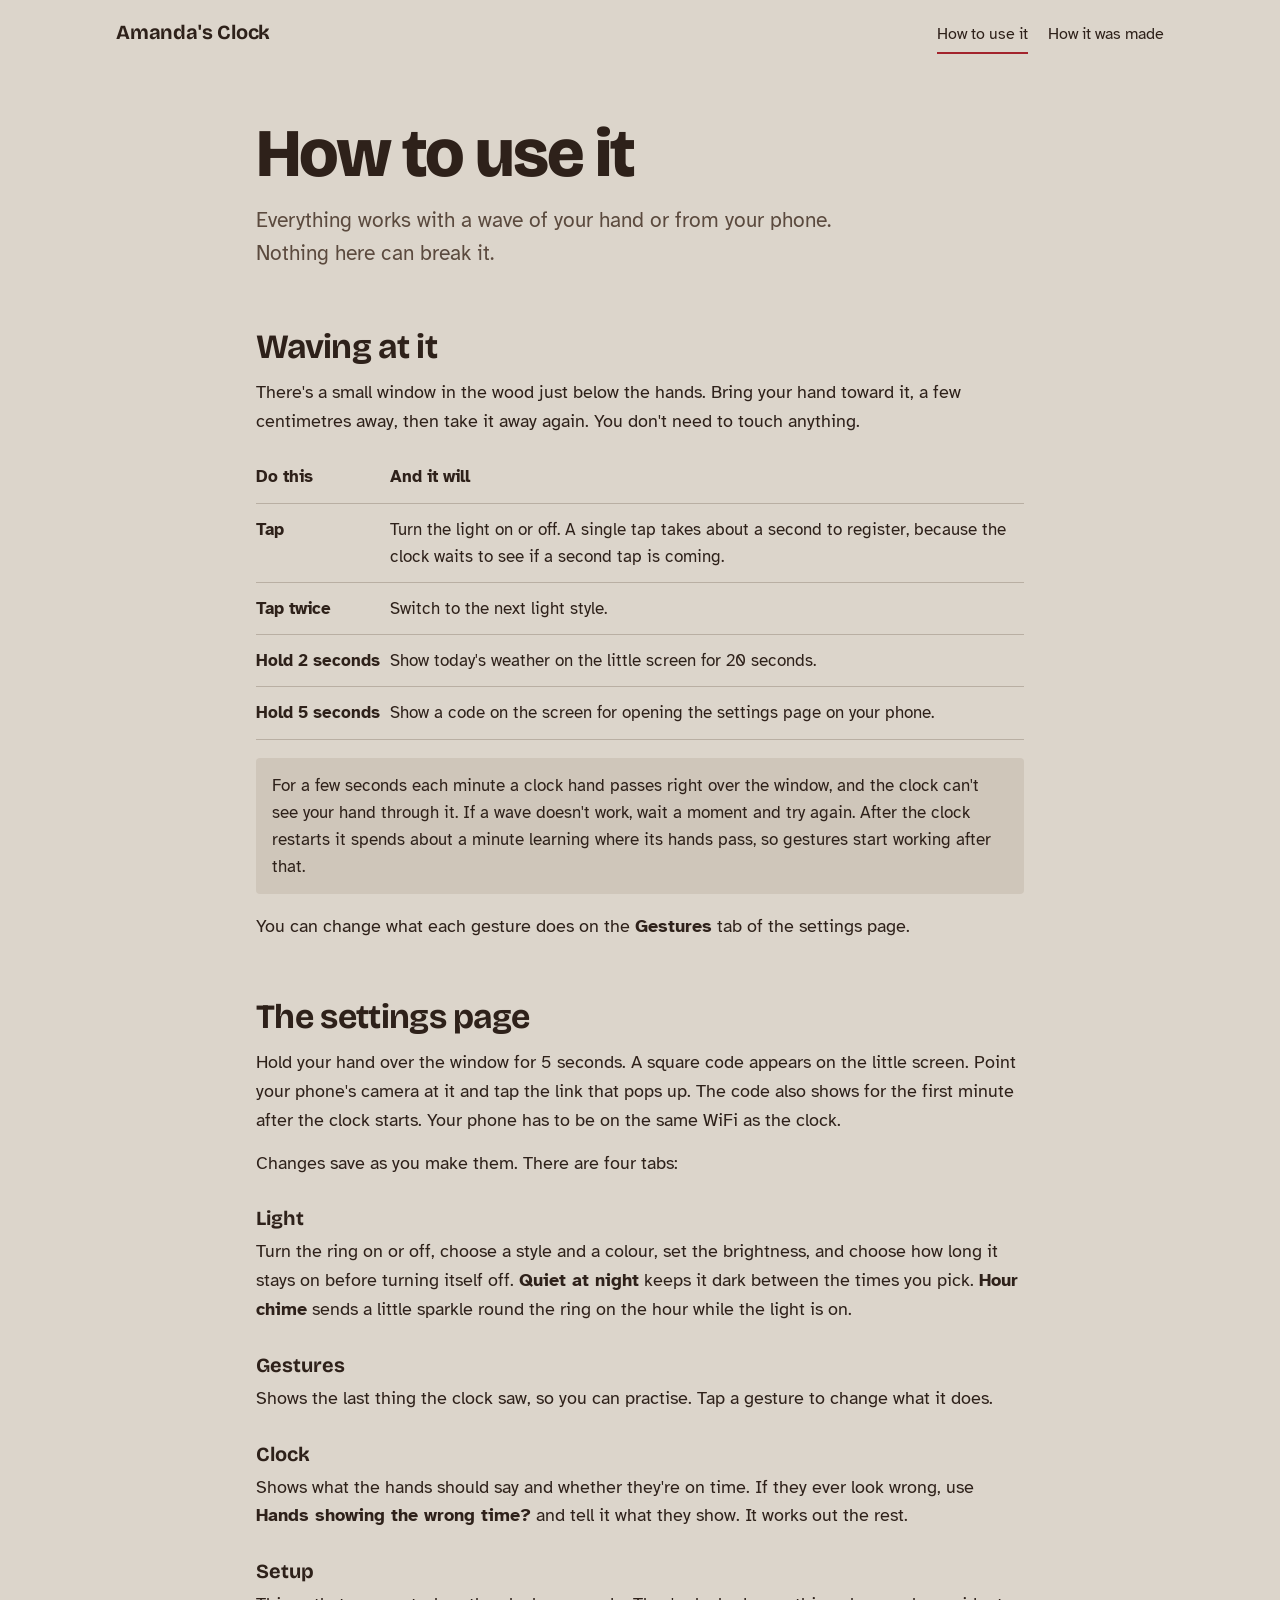
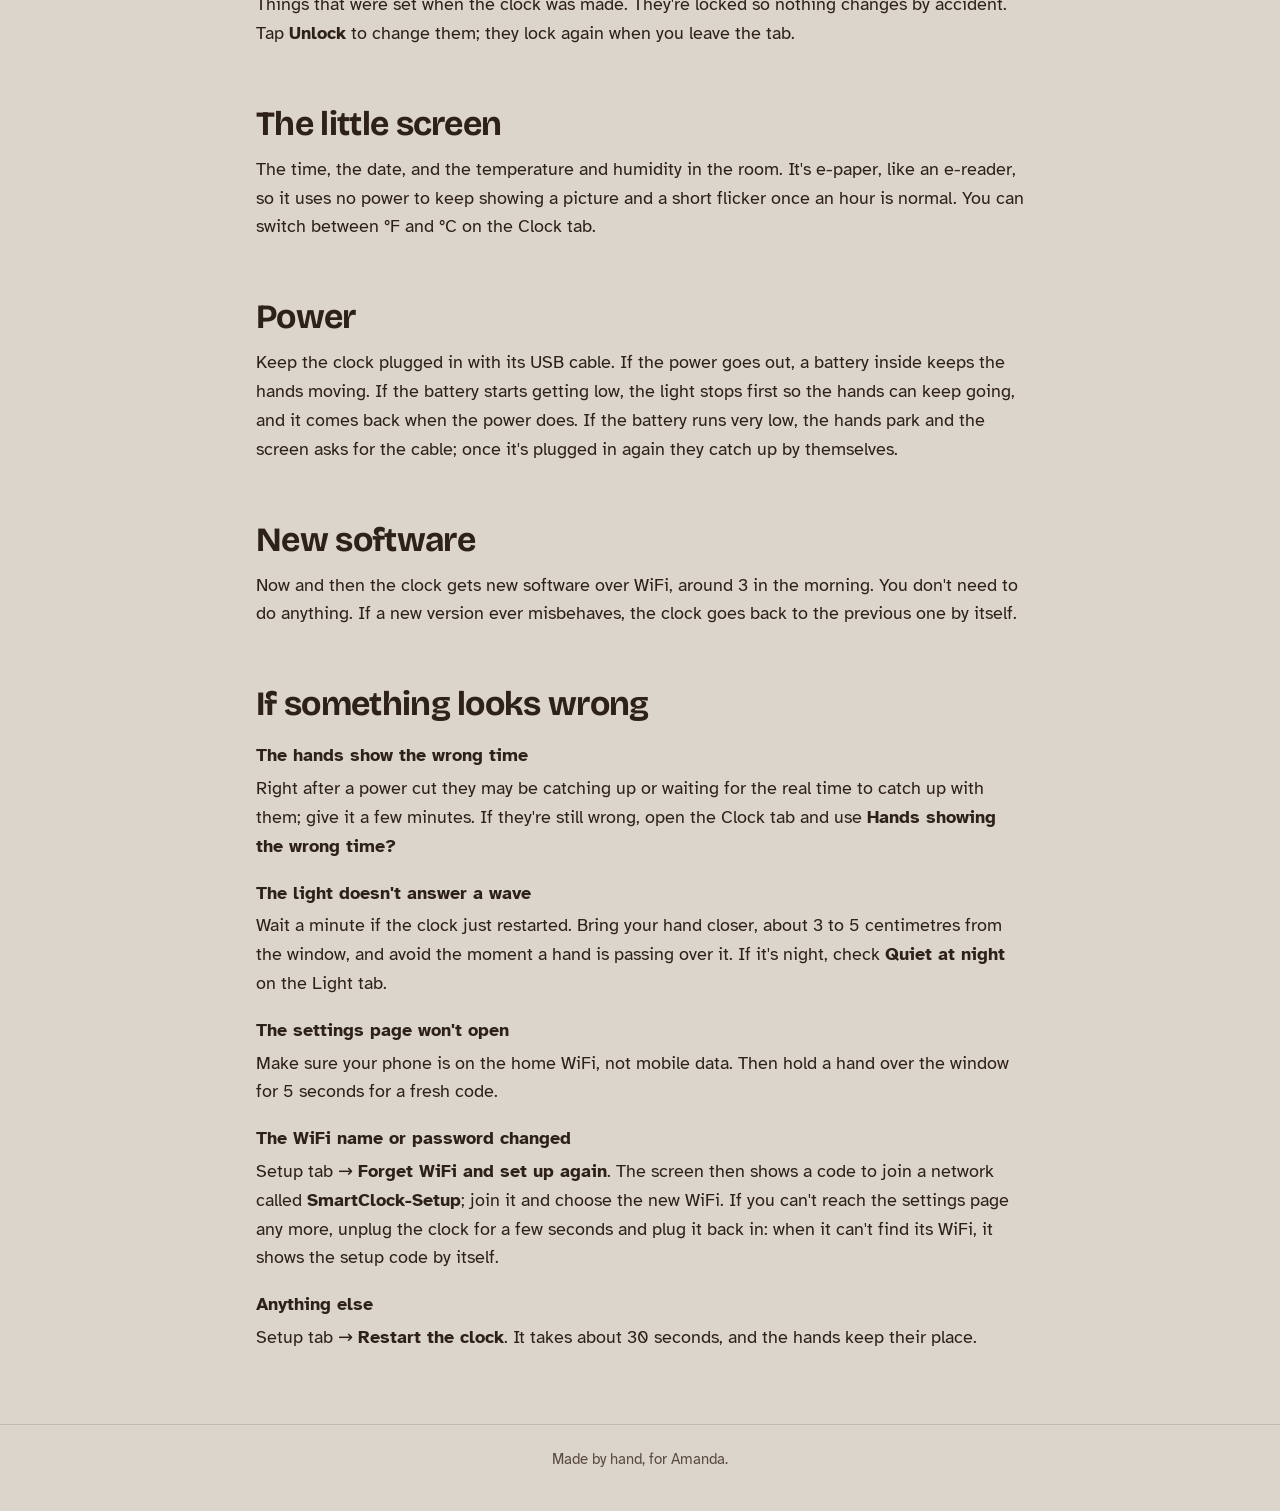
==== site/guide/index.html @ 0264ad55 "Website: home page, user guide, build story with photos; installer moved to /install Co-Authored-By:" ====
<!doctype html>
<html lang="en">
<head>
<meta charset="utf-8">
<meta name="viewport" content="width=device-width,initial-scale=1">
<title>How to use it · Amanda's Clock</title>
<meta name="description" content="How to use Amanda's Clock: gestures, the settings page, the light, the screen, and what to do if something looks wrong.">
<link rel="preconnect" href="https://fonts.googleapis.com">
<link rel="preconnect" href="https://fonts.gstatic.com" crossorigin>
<link href="https://fonts.googleapis.com/css2?family=Atkinson+Hyperlegible:wght@400;700&family=Bricolage+Grotesque:opsz,wght@12..96,700;12..96,800&display=swap" rel="stylesheet">
<link rel="stylesheet" href="../style.css">
</head>
<body>
<header class="bar">
  <a class="home" href="../">Amanda's Clock</a>
  <nav aria-label="Pages"><a href="./" aria-current="page">How to use it</a><a href="../story/">How it was made</a></nav>
</header>

<main class="read">
<div class="col">
  <h1 class="page">How to use it</h1>
  <p class="lede">Everything works with a wave of your hand or from your phone. Nothing here can break it.</p>

  <h2>Waving at it</h2>
  <p>There's a small window in the wood just below the hands. Bring your hand toward it, a few centimetres away, then take it away again. You don't need to touch anything.</p>
  <table class="gestures">
    <thead><tr><th scope="col">Do this</th><th scope="col">And it will</th></tr></thead>
    <tbody>
      <tr><td>Tap</td><td>Turn the light on or off. A single tap takes about a second to register, because the clock waits to see if a second tap is coming.</td></tr>
      <tr><td>Tap twice</td><td>Switch to the next light style.</td></tr>
      <tr><td>Hold 2 seconds</td><td>Show today's weather on the little screen for 20 seconds.</td></tr>
      <tr><td>Hold 5 seconds</td><td>Show a code on the screen for opening the settings page on your phone.</td></tr>
    </tbody>
  </table>
  <p class="tip">For a few seconds each minute a clock hand passes right over the window, and the clock can't see your hand through it. If a wave doesn't work, wait a moment and try again. After the clock restarts it spends about a minute learning where its hands pass, so gestures start working after that.</p>
  <p>You can change what each gesture does on the <b>Gestures</b> tab of the settings page.</p>

  <h2>The settings page</h2>
  <p>Hold your hand over the window for 5 seconds. A square code appears on the little screen. Point your phone's camera at it and tap the link that pops up. The code also shows for the first minute after the clock starts. Your phone has to be on the same WiFi as the clock.</p>
  <p>Changes save as you make them. There are four tabs:</p>
  <h3>Light</h3>
  <p>Turn the ring on or off, choose a style and a colour, set the brightness, and choose how long it stays on before turning itself off. <b>Quiet at night</b> keeps it dark between the times you pick. <b>Hour chime</b> sends a little sparkle round the ring on the hour while the light is on.</p>
  <h3>Gestures</h3>
  <p>Shows the last thing the clock saw, so you can practise. Tap a gesture to change what it does.</p>
  <h3>Clock</h3>
  <p>Shows what the hands should say and whether they're on time. If they ever look wrong, use <b>Hands showing the wrong time?</b> and tell it what they show. It works out the rest.</p>
  <h3>Setup</h3>
  <p>Things that were set when the clock was made. They're locked so nothing changes by accident. Tap <b>Unlock</b> to change them; they lock again when you leave the tab.</p>

  <h2>The little screen</h2>
  <p>The time, the date, and the temperature and humidity in the room. It's e-paper, like an e-reader, so it uses no power to keep showing a picture and a short flicker once an hour is normal. You can switch between °F and °C on the Clock tab.</p>

  <h2>Power</h2>
  <p>Keep the clock plugged in with its USB cable. If the power goes out, a battery inside keeps the hands moving. If the battery starts getting low, the light stops first so the hands can keep going, and it comes back when the power does. If the battery runs very low, the hands park and the screen asks for the cable; once it's plugged in again they catch up by themselves.</p>

  <h2>New software</h2>
  <p>Now and then the clock gets new software over WiFi, around 3 in the morning. You don't need to do anything. If a new version ever misbehaves, the clock goes back to the previous one by itself.</p>

  <h2>If something looks wrong</h2>
  <dl class="fix">
    <dt>The hands show the wrong time</dt>
    <dd>Right after a power cut they may be catching up or waiting for the real time to catch up with them; give it a few minutes. If they're still wrong, open the Clock tab and use <b>Hands showing the wrong time?</b></dd>
    <dt>The light doesn't answer a wave</dt>
    <dd>Wait a minute if the clock just restarted. Bring your hand closer, about 3 to 5 centimetres from the window, and avoid the moment a hand is passing over it. If it's night, check <b>Quiet at night</b> on the Light tab.</dd>
    <dt>The settings page won't open</dt>
    <dd>Make sure your phone is on the home WiFi, not mobile data. Then hold a hand over the window for 5 seconds for a fresh code.</dd>
    <dt>The WiFi name or password changed</dt>
    <dd>Setup tab → <b>Forget WiFi and set up again</b>. The screen then shows a code to join a network called <b>SmartClock-Setup</b>; join it and choose the new WiFi. If you can't reach the settings page any more, unplug the clock for a few seconds and plug it back in: when it can't find its WiFi, it shows the setup code by itself.</dd>
    <dt>Anything else</dt>
    <dd>Setup tab → <b>Restart the clock</b>. It takes about 30 seconds, and the hands keep their place.</dd>
  </dl>
</div>
</main>

<footer>Made by hand, for Amanda.</footer>
</body>
</html>
---- site/style.css ----
/* Amanda's Clock — the page is the wall the clock hangs on.
   Plaster greys from the photos, walnut ink, the red of the second hand for links,
   and the amber halo only where the light actually is. */
:root {
  --dusk: #463b31;        /* the wall at night, sampled from the glowing photo */
  --day-wall: #a59d92;    /* the same wall by daylight */
  --plaster: #dcd5cb;     /* reading background */
  --plaster-deep: #cfc6ba;
  --walnut: #2e211a;      /* text */
  --walnut-soft: #5b4a3e;
  --teak: #a8703f;
  --second: #a3242c;      /* the second hand */
  --halo: #f4a340;
  --measure: 64ch;
  --body: "Atkinson Hyperlegible", "Segoe UI", system-ui, sans-serif;
  --display: "Bricolage Grotesque", "Atkinson Hyperlegible", system-ui, sans-serif;
}

* { box-sizing: border-box; }
html { -webkit-text-size-adjust: 100%; }
body {
  margin: 0;
  background: var(--plaster);
  color: var(--walnut);
  font: 18px/1.6 var(--body);
}
img { max-width: 100%; height: auto; display: block; }
a { color: var(--second); text-decoration-thickness: 1.5px; text-underline-offset: 3px; }
a:hover { text-decoration-thickness: 2.5px; }
:focus-visible { outline: 3px solid var(--halo); outline-offset: 3px; border-radius: 4px; }

/* ---------- top bar ---------- */
.bar {
  display: flex; align-items: baseline; justify-content: space-between; gap: 16px; flex-wrap: wrap;
  max-width: 1080px; margin: 0 auto; padding: 18px 16px;
}
.bar .home { font: 700 20px/1 var(--display); color: inherit; text-decoration: none; letter-spacing: -.01em; }
.bar nav { display: flex; gap: 20px; flex-wrap: wrap; }
.bar nav a { color: inherit; text-decoration: none; font-size: 16px; padding: 4px 0; border-bottom: 2px solid transparent; }
.bar nav a:hover, .bar nav a[aria-current="page"] { border-bottom-color: var(--second); }
.on-dusk { color: #efe6db; }

/* ---------- home hero: the room goes dark, the ring lights up ---------- */
.hero {
  background: var(--dusk);
  color: #f3e9dd;
  animation: dusk 2.4s ease-in-out .9s both;
}
@keyframes dusk { from { background: var(--day-wall); } to { background: var(--dusk); } }
.hero .bar { animation: barInk 2.4s ease-in-out .9s both; }
@keyframes barInk { from { color: var(--walnut); } to { color: #efe6db; } }
.stage {
  position: relative; max-width: 1080px; margin: 0 auto; aspect-ratio: 1024 / 572;
  -webkit-mask: radial-gradient(ellipse closest-side at 50% 50%, #000 62%, transparent 100%);
          mask: radial-gradient(ellipse closest-side at 50% 50%, #000 62%, transparent 100%);
}
.stage img { position: absolute; inset: 0; width: 100%; height: 100%; object-fit: cover; }
.stage .glow { animation: lightOn 2.4s ease-in-out .9s both; }
@keyframes lightOn { from { opacity: 0; } to { opacity: 1; } }
.hero-text { max-width: 760px; margin: 0 auto; padding: 8px 16px 72px; text-align: center; }
.hero h1 {
  font: 800 clamp(48px, 10vw, 104px)/.95 var(--display);
  letter-spacing: -.035em; margin: 0 0 18px;
  color: #fbefe0;
  text-shadow: 0 0 40px rgba(244, 163, 64, .35);
}
.hero p { font-size: clamp(18px, 2.4vw, 22px); margin: 0 auto; max-width: 34ch; color: #e6d8c8; }
@media (prefers-reduced-motion: reduce) {
  .hero, .hero .bar, .stage .glow { animation: none; }
}

/* ---------- reading sections ---------- */
main.read { padding: 8px 0 72px; }
.col { max-width: calc(var(--measure) + 32px); margin: 0 auto; padding: 0 16px; }
.wide { max-width: 1080px; margin: 0 auto; padding: 0 16px; }
h1.page {
  font: 800 clamp(40px, 7vw, 68px)/1 var(--display); letter-spacing: -.03em; margin: 40px 0 16px;
}
.lede { font-size: 21px; color: var(--walnut-soft); margin: 0 0 40px; max-width: 46ch; }
h2 {
  font: 700 clamp(26px, 3.6vw, 34px)/1.15 var(--display); letter-spacing: -.02em;
  margin: 56px 0 12px;
}
h3 { font: 700 20px/1.3 var(--display); margin: 28px 0 6px; }
p { margin: 0 0 14px; }
.muted { color: var(--walnut-soft); }

/* what it does: two columns of plain statements, a short teak rule on each */
.does { display: grid; grid-template-columns: repeat(auto-fit, minmax(260px, 1fr)); gap: 28px 40px; margin: 24px 0 0; padding: 0; list-style: none; }
.does li { border-top: 3px solid var(--teak); padding-top: 12px; }
.does b { display: block; font: 700 20px/1.3 var(--display); margin-bottom: 4px; }

/* light styles: a ring swatch per style, like the tiles on the settings page */
.styles { display: grid; grid-template-columns: repeat(auto-fill, minmax(132px, 1fr)); gap: 22px 16px; margin: 24px 0 0; padding: 0; list-style: none; }
.styles li { text-align: center; font-size: 16px; }
.ring {
  width: 72px; height: 72px; border-radius: 50%; margin: 0 auto 8px;
  -webkit-mask: radial-gradient(circle, transparent 24px, #000 25px);
          mask: radial-gradient(circle, transparent 24px, #000 25px);
  background: var(--c, #ff8c3c);
}
.r-breathe { opacity: .75; }
.r-rainbow { background: conic-gradient(red, orange, yellow, lime, cyan, blue, magenta, red); }
.r-markers { background: conic-gradient(from -8deg, #ff8c3c 0 16deg, #ff8c3c33 16deg 112deg, #fff 112deg 124deg, #ff8c3c33 124deg); }
.r-comet { background: conic-gradient(transparent 0 200deg, #ff8c3c); }
.r-twinkle { background: radial-gradient(circle at 20% 30%, #fff 0 4px, transparent 5px), radial-gradient(circle at 78% 22%, #ff8c3c 0 4px, transparent 5px), radial-gradient(circle at 80% 76%, #fff 0 4px, transparent 5px), radial-gradient(circle at 24% 80%, #ff8c3c 0 4px, transparent 5px), #ff8c3c33; }
.r-ferris { background: conic-gradient(#ff3a2a 0 12deg, #3a1d0a 12deg 30deg, #ffbe14 30deg 42deg, #3a1d0a 42deg 60deg, #2878ff 60deg 72deg, #3a1d0a 72deg 90deg, #28dc5a 90deg 102deg, #3a1d0a 102deg 120deg, #ff46b4 120deg 132deg, #3a1d0a 132deg 150deg, #ff7814 150deg 162deg, #3a1d0a 162deg 180deg, #ff3a2a 180deg 192deg, #3a1d0a 192deg 210deg, #ffbe14 210deg 222deg, #3a1d0a 222deg 240deg, #2878ff 240deg 252deg, #3a1d0a 252deg 270deg, #28dc5a 270deg 282deg, #3a1d0a 282deg 300deg, #ff46b4 300deg 312deg, #3a1d0a 312deg 330deg, #ff7814 330deg 342deg, #3a1d0a 342deg); }
.r-orbit { background: conic-gradient(#ff8c3c1a 0 250deg, #ff8c3c 340deg, #fff 352deg, #ff8c3c1a 356deg); }
.r-ocean { background: conic-gradient(#0a2f78, #13a0a0, #0a3c8c, #2ab4b4, #0a2f78, #1890a8, #0a2f78); }
.r-aurora { background: conic-gradient(#20e070, #18b4a0, #7a4ad0, #28d080, #1aa8b0, #9a50d8, #20e070); }
.r-candle { background: conic-gradient(#ff6a10, #ff9a2a, #e25008, #ff8a1c, #ff6a10); }
.r-weather { background: conic-gradient(#3c6eff, #78c8ff, #ffbe3c, #ff6e14, #ffbe3c, #78c8ff, #3c6eff); }

/* figures */
figure { margin: 32px 0; }
figure img { border-radius: 6px; }
figcaption { font-size: 15px; color: var(--walnut-soft); margin-top: 8px; }

/* onward links at the bottom of the home page */
.onward { display: grid; grid-template-columns: repeat(auto-fit, minmax(240px, 1fr)); gap: 16px; margin: 32px 0 0; }
.onward a {
  display: block; padding: 22px 22px 20px; background: var(--plaster-deep); color: var(--walnut);
  text-decoration: none; border-radius: 4px; border-left: 4px solid var(--second);
}
.onward a b { display: block; font: 700 22px/1.2 var(--display); margin-bottom: 4px; }
.onward a span { color: var(--walnut-soft); font-size: 16px; }
.onward a:hover { background: #c6bcaf; }

/* guide: gesture table */
.gestures { width: 100%; border-collapse: collapse; margin: 16px 0 8px; font-size: 17px; }
.gestures th, .gestures td { text-align: left; padding: 12px 10px 12px 0; border-bottom: 1px solid #b9afa3; vertical-align: top; }
.gestures th { font-weight: 700; }
.gestures td:first-child { font-weight: 700; white-space: nowrap; }
.tip { background: var(--plaster-deep); padding: 14px 16px; border-radius: 4px; margin: 18px 0; font-size: 17px; }
dl.fix { margin: 12px 0 0; }
dl.fix dt { font-weight: 700; margin-top: 18px; }
dl.fix dd { margin: 4px 0 0; }

/* story: a real timeline, so it's numbered; the rail is the red second hand */
.timeline { list-style: none; margin: 24px 0 0; padding: 0; counter-reset: step; }
.timeline > li { position: relative; padding: 0 0 28px 44px; border-left: 2px solid var(--second); margin-left: 12px; counter-increment: step; }
.timeline > li:last-child { border-left-color: transparent; }
.timeline > li::before {
  content: counter(step); position: absolute; left: -14px; top: -2px; width: 26px; height: 26px; border-radius: 50%;
  background: var(--plaster); border: 2px solid var(--second); color: var(--second);
  font: 700 14px/22px var(--body); text-align: center;
}
.timeline h3 { margin: 0 0 4px; }
.facts { display: grid; grid-template-columns: repeat(auto-fit, minmax(150px, 1fr)); gap: 14px; margin: 20px 0 0; padding: 0; list-style: none; }
.facts li { background: var(--plaster-deep); padding: 14px; border-radius: 4px; font-size: 16px; }
.facts b { display: block; font: 700 26px/1.1 var(--display); }

/* install */
esp-web-install-button button, .button {
  font: 700 17px var(--body); background: var(--walnut); color: #f6ece0; border: 0; border-radius: 6px;
  padding: 13px 20px; cursor: pointer;
}
esp-web-install-button button:hover, .button:hover { background: #46332a; }
code { background: var(--plaster-deep); padding: 1px 6px; border-radius: 4px; font-size: .92em; }

footer { border-top: 1px solid #c3b9ad; padding: 22px 16px 40px; text-align: center; font-size: 15px; color: var(--walnut-soft); }

/* photo pairs inside the story; portrait phone photos sit side by side */
.pair { display: grid; grid-template-columns: 1fr 1fr; gap: 10px; margin: 16px 0 8px; }
.pair figure, .timeline figure { margin: 0; }
.timeline figure.single { margin: 16px 0 8px; max-width: 360px; }
.pair img, .timeline figure img { width: 100%; aspect-ratio: 3 / 4; object-fit: cover; border-radius: 4px; }
.pair figcaption, .timeline figcaption { font-size: 14px; margin-top: 6px; }
.running { margin: 40px auto 0; max-width: 360px; }
.running video { width: 100%; border-radius: 6px; display: block; background: var(--plaster-deep); }

/* phones: crop the hero photo square so the clock fills the width */
@media (max-width: 640px) {
  .stage { aspect-ratio: 1 / 1; }
  .stage img { object-position: 50% 50%; }
}
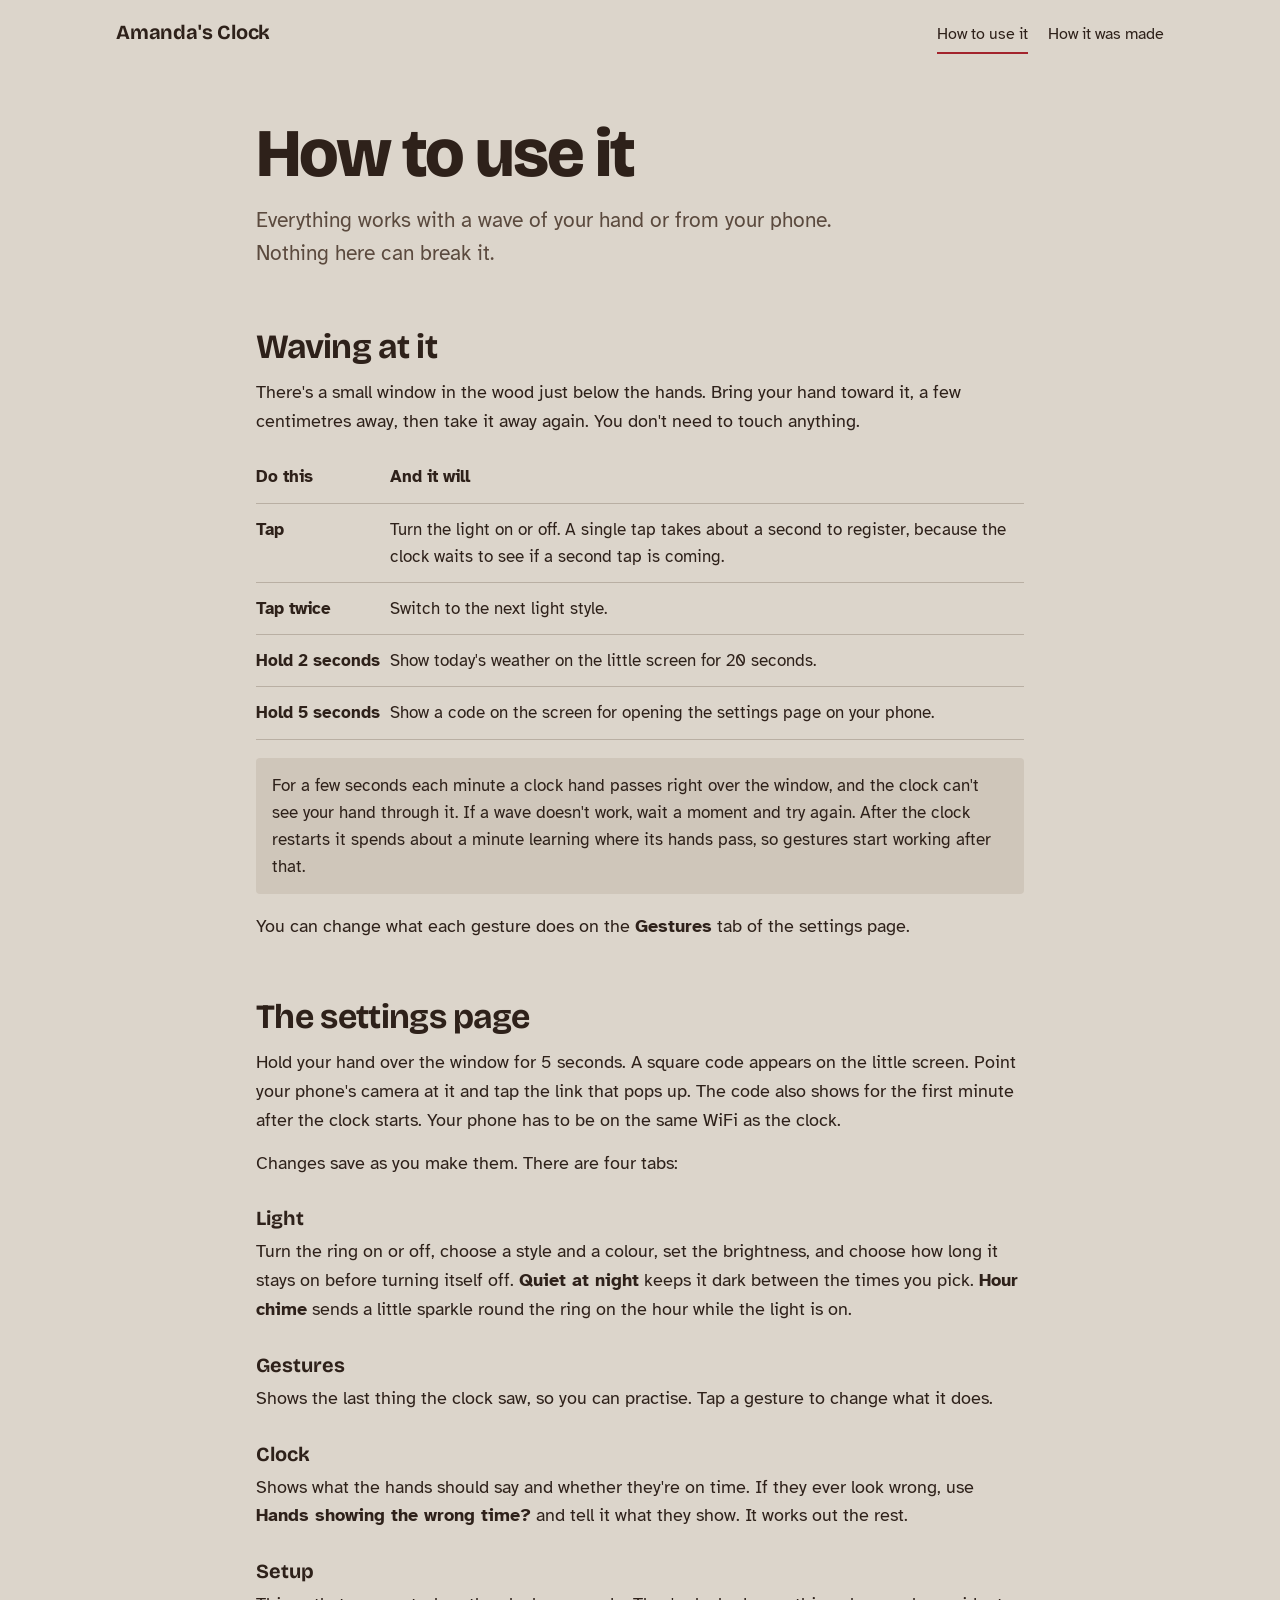
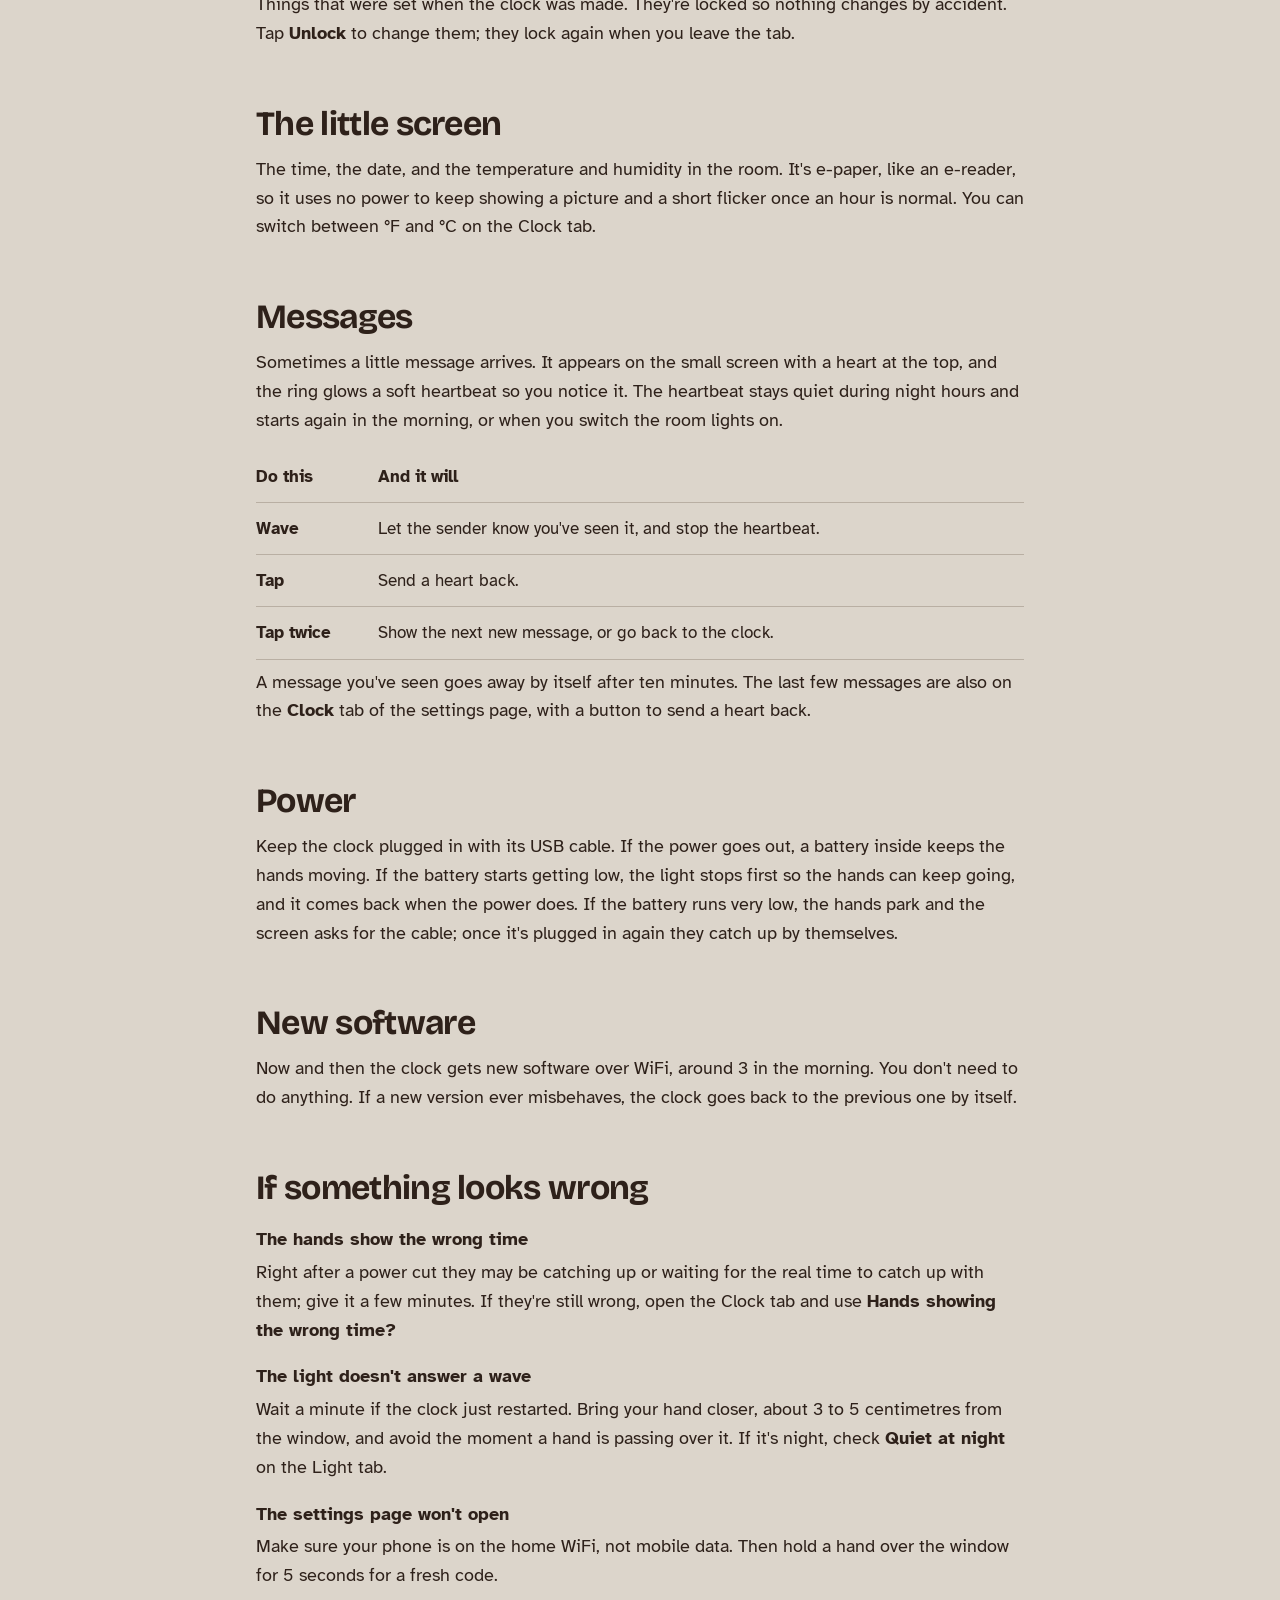
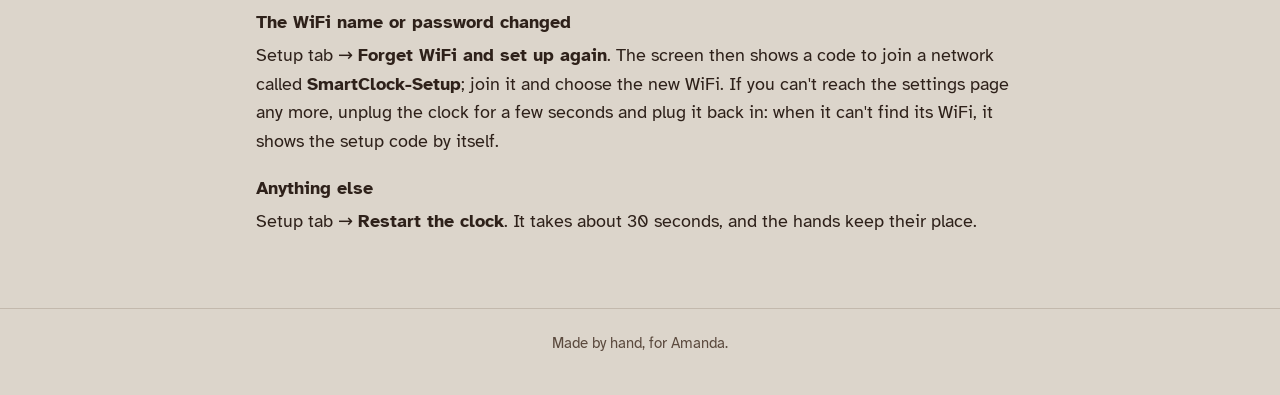
==== commit b53c94f8: "Stage 6: thinking-of-you messages (screen, heartbeat glow, delivered/seen receipts, heart replies) C" ====
--- a/site/guide/index.html
+++ b/site/guide/index.html
@@ -50,6 +50,18 @@
   <h2>The little screen</h2>
   <p>The time, the date, and the temperature and humidity in the room. It's e-paper, like an e-reader, so it uses no power to keep showing a picture and a short flicker once an hour is normal. You can switch between °F and °C on the Clock tab.</p>
 
+  <h2>Messages</h2>
+  <p>Sometimes a little message arrives. It appears on the small screen with a heart at the top, and the ring glows a soft heartbeat so you notice it. The heartbeat stays quiet during night hours and starts again in the morning, or when you switch the room lights on.</p>
+  <table class="gestures">
+    <thead><tr><th scope="col">Do this</th><th scope="col">And it will</th></tr></thead>
+    <tbody>
+      <tr><td>Wave</td><td>Let the sender know you've seen it, and stop the heartbeat.</td></tr>
+      <tr><td>Tap</td><td>Send a heart back.</td></tr>
+      <tr><td>Tap twice</td><td>Show the next new message, or go back to the clock.</td></tr>
+    </tbody>
+  </table>
+  <p>A message you've seen goes away by itself after ten minutes. The last few messages are also on the <b>Clock</b> tab of the settings page, with a button to send a heart back.</p>
+
   <h2>Power</h2>
   <p>Keep the clock plugged in with its USB cable. If the power goes out, a battery inside keeps the hands moving. If the battery starts getting low, the light stops first so the hands can keep going, and it comes back when the power does. If the battery runs very low, the hands park and the screen asks for the cable; once it's plugged in again they catch up by themselves.</p>
 
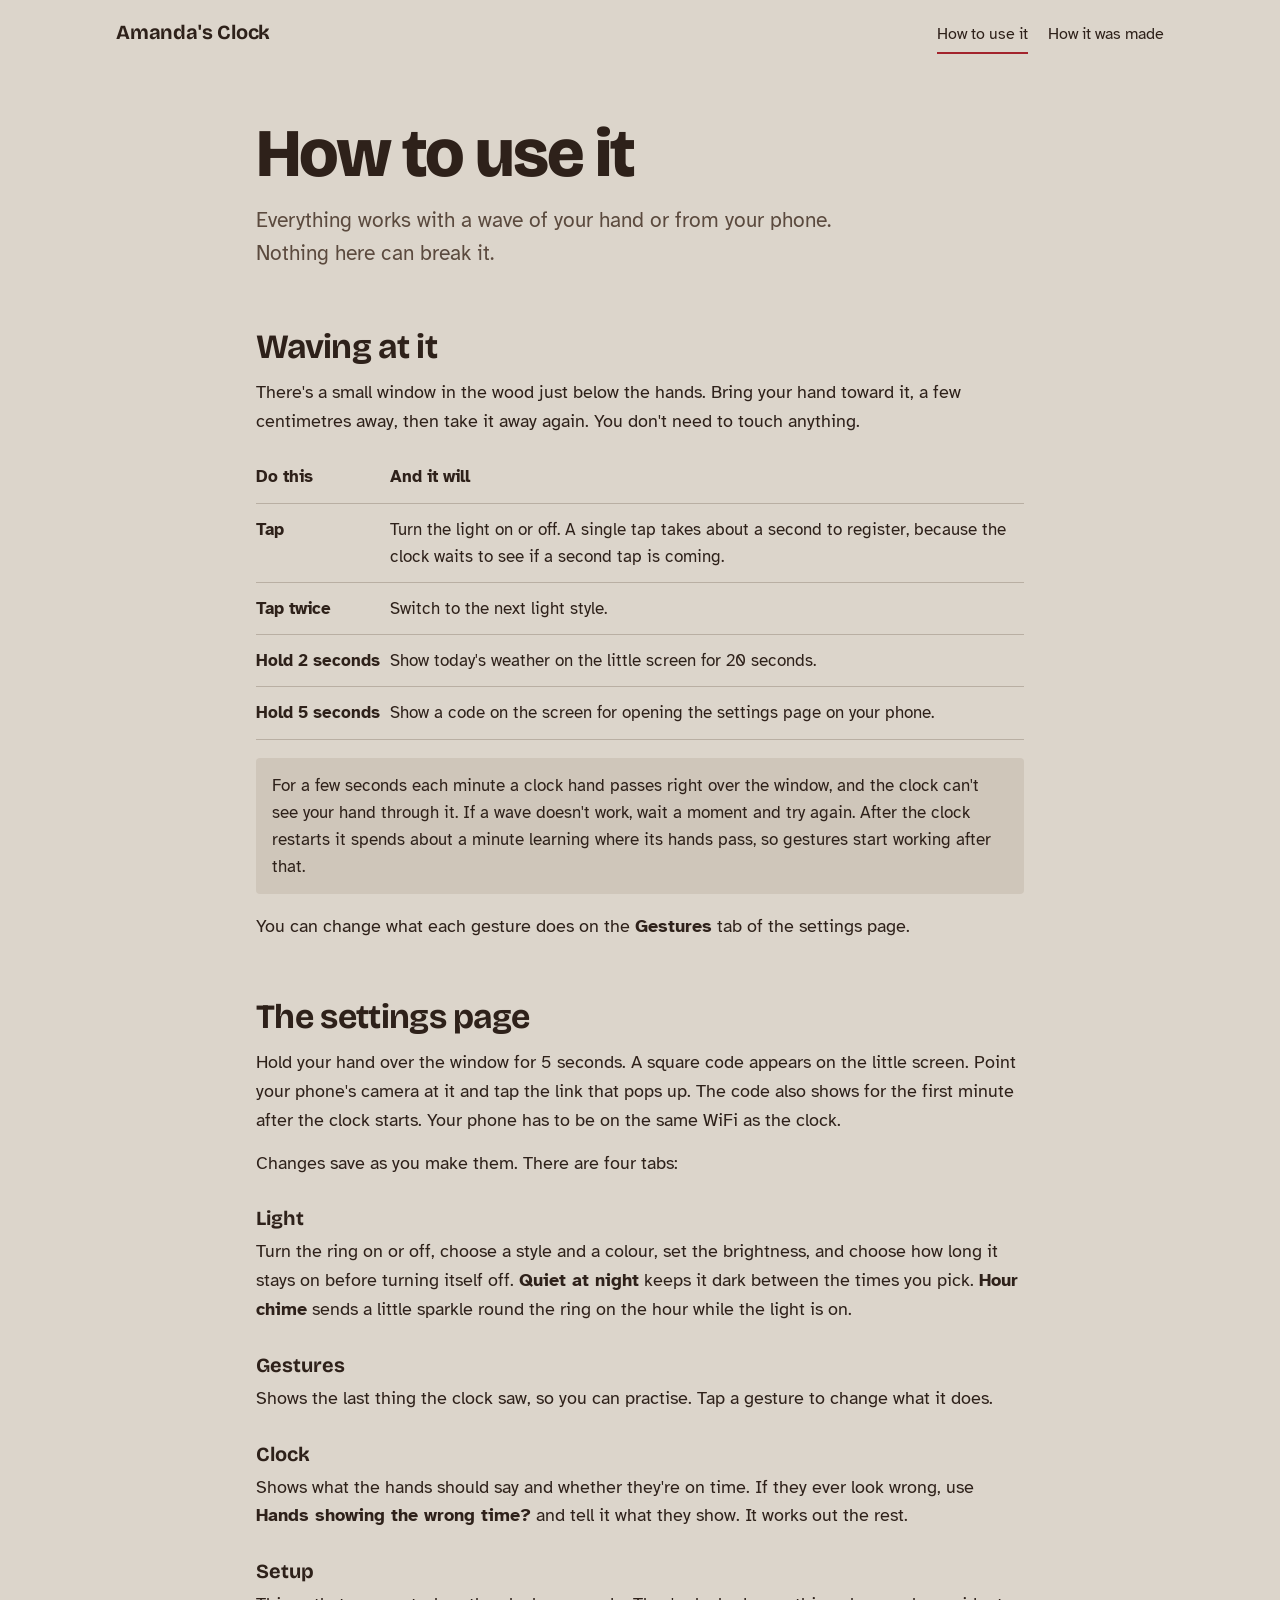
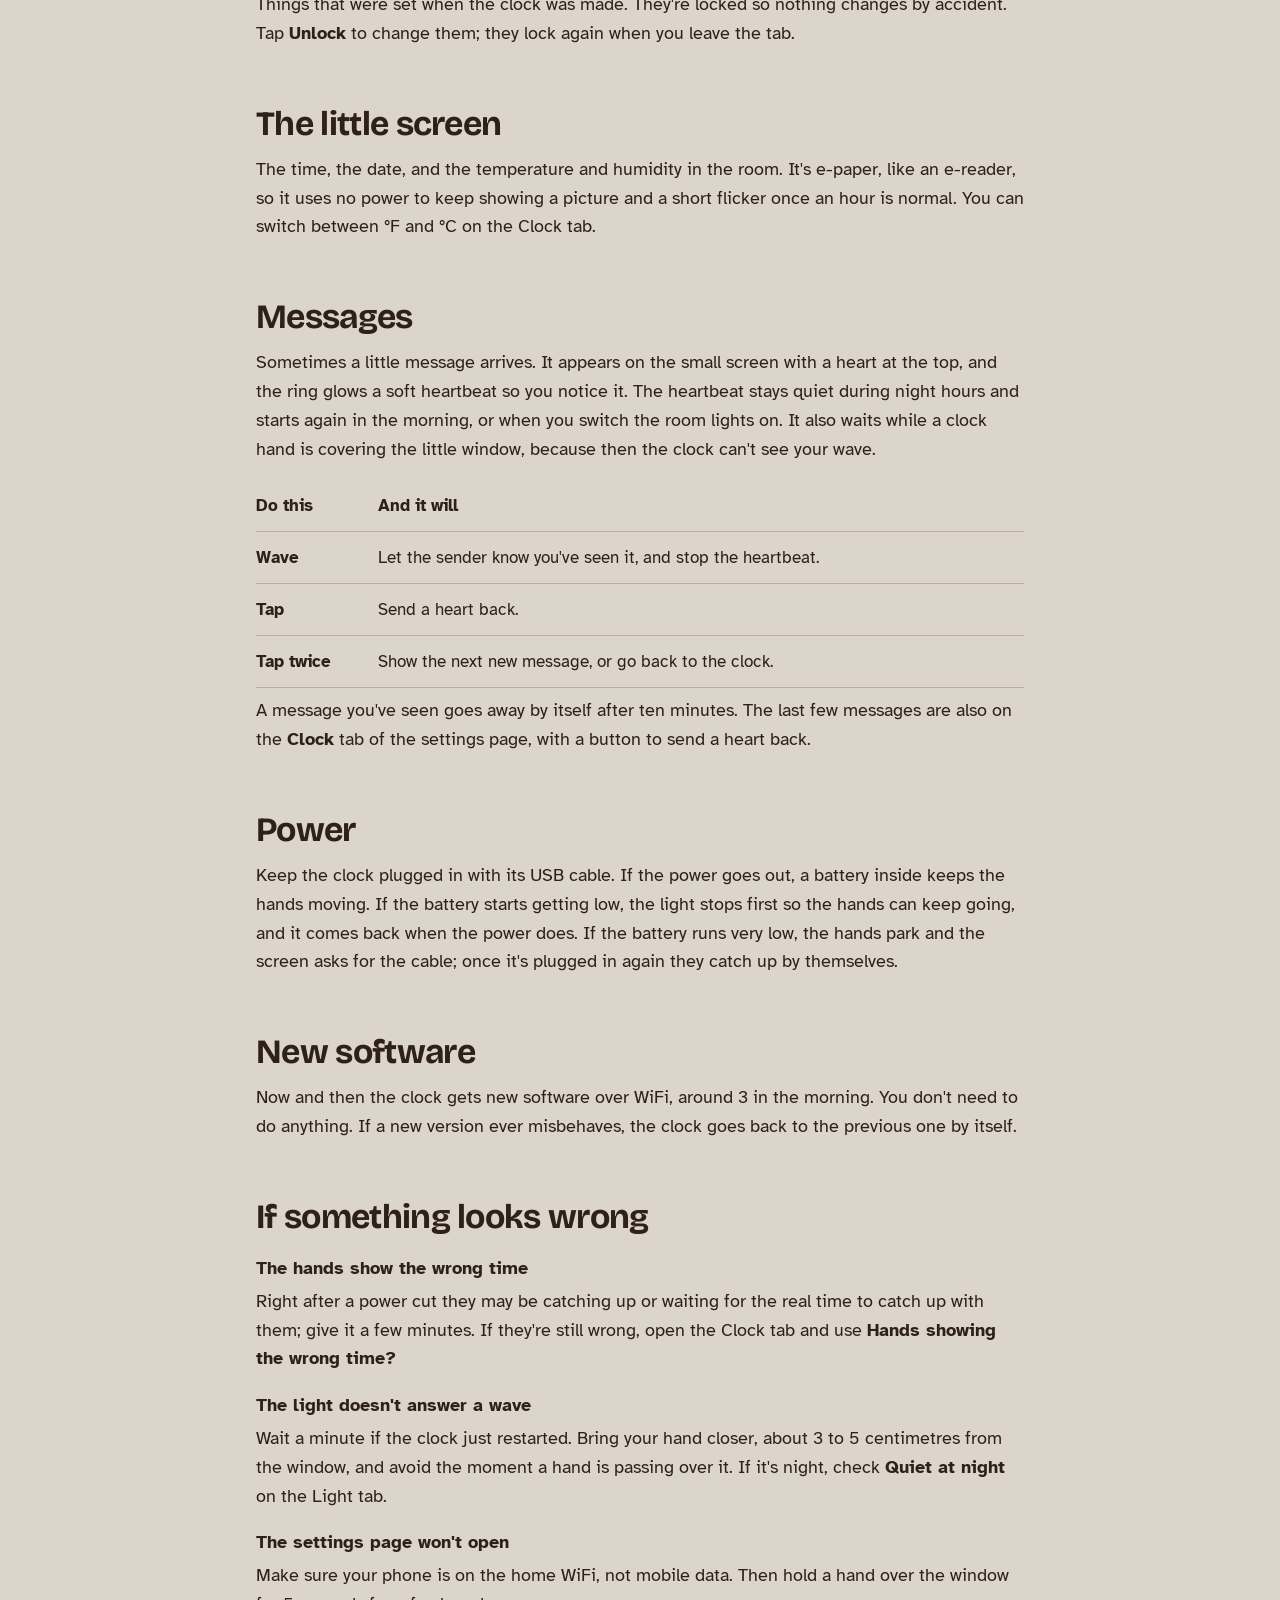
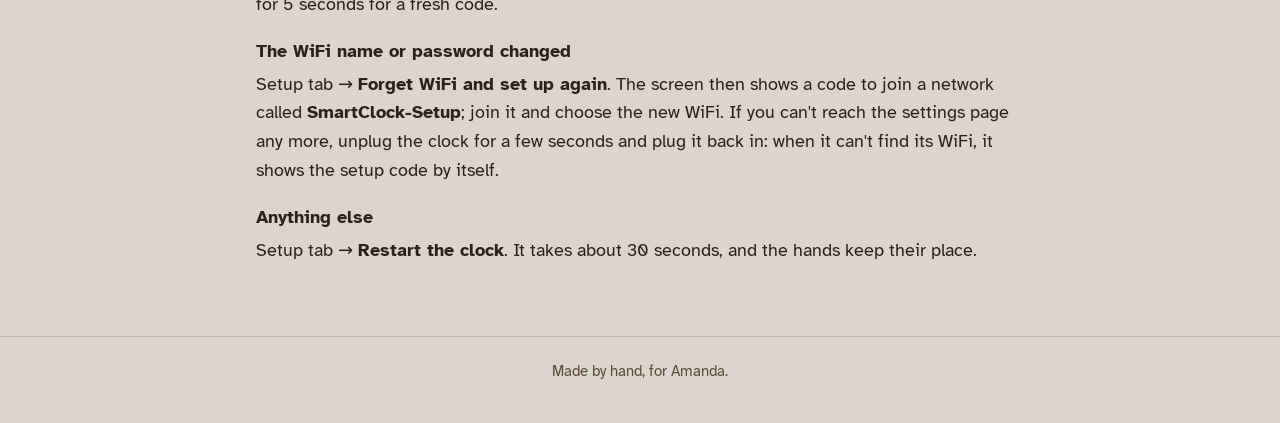
==== commit be1cd8a8: "Messages: heartbeat waits while a clock hand covers the sensor; 'clear' command; room light reading " ====
--- a/site/guide/index.html
+++ b/site/guide/index.html
@@ -51,7 +51,7 @@
   <p>The time, the date, and the temperature and humidity in the room. It's e-paper, like an e-reader, so it uses no power to keep showing a picture and a short flicker once an hour is normal. You can switch between °F and °C on the Clock tab.</p>
 
   <h2>Messages</h2>
-  <p>Sometimes a little message arrives. It appears on the small screen with a heart at the top, and the ring glows a soft heartbeat so you notice it. The heartbeat stays quiet during night hours and starts again in the morning, or when you switch the room lights on.</p>
+  <p>Sometimes a little message arrives. It appears on the small screen with a heart at the top, and the ring glows a soft heartbeat so you notice it. The heartbeat stays quiet during night hours and starts again in the morning, or when you switch the room lights on. It also waits while a clock hand is covering the little window, because then the clock can't see your wave.</p>
   <table class="gestures">
     <thead><tr><th scope="col">Do this</th><th scope="col">And it will</th></tr></thead>
     <tbody>
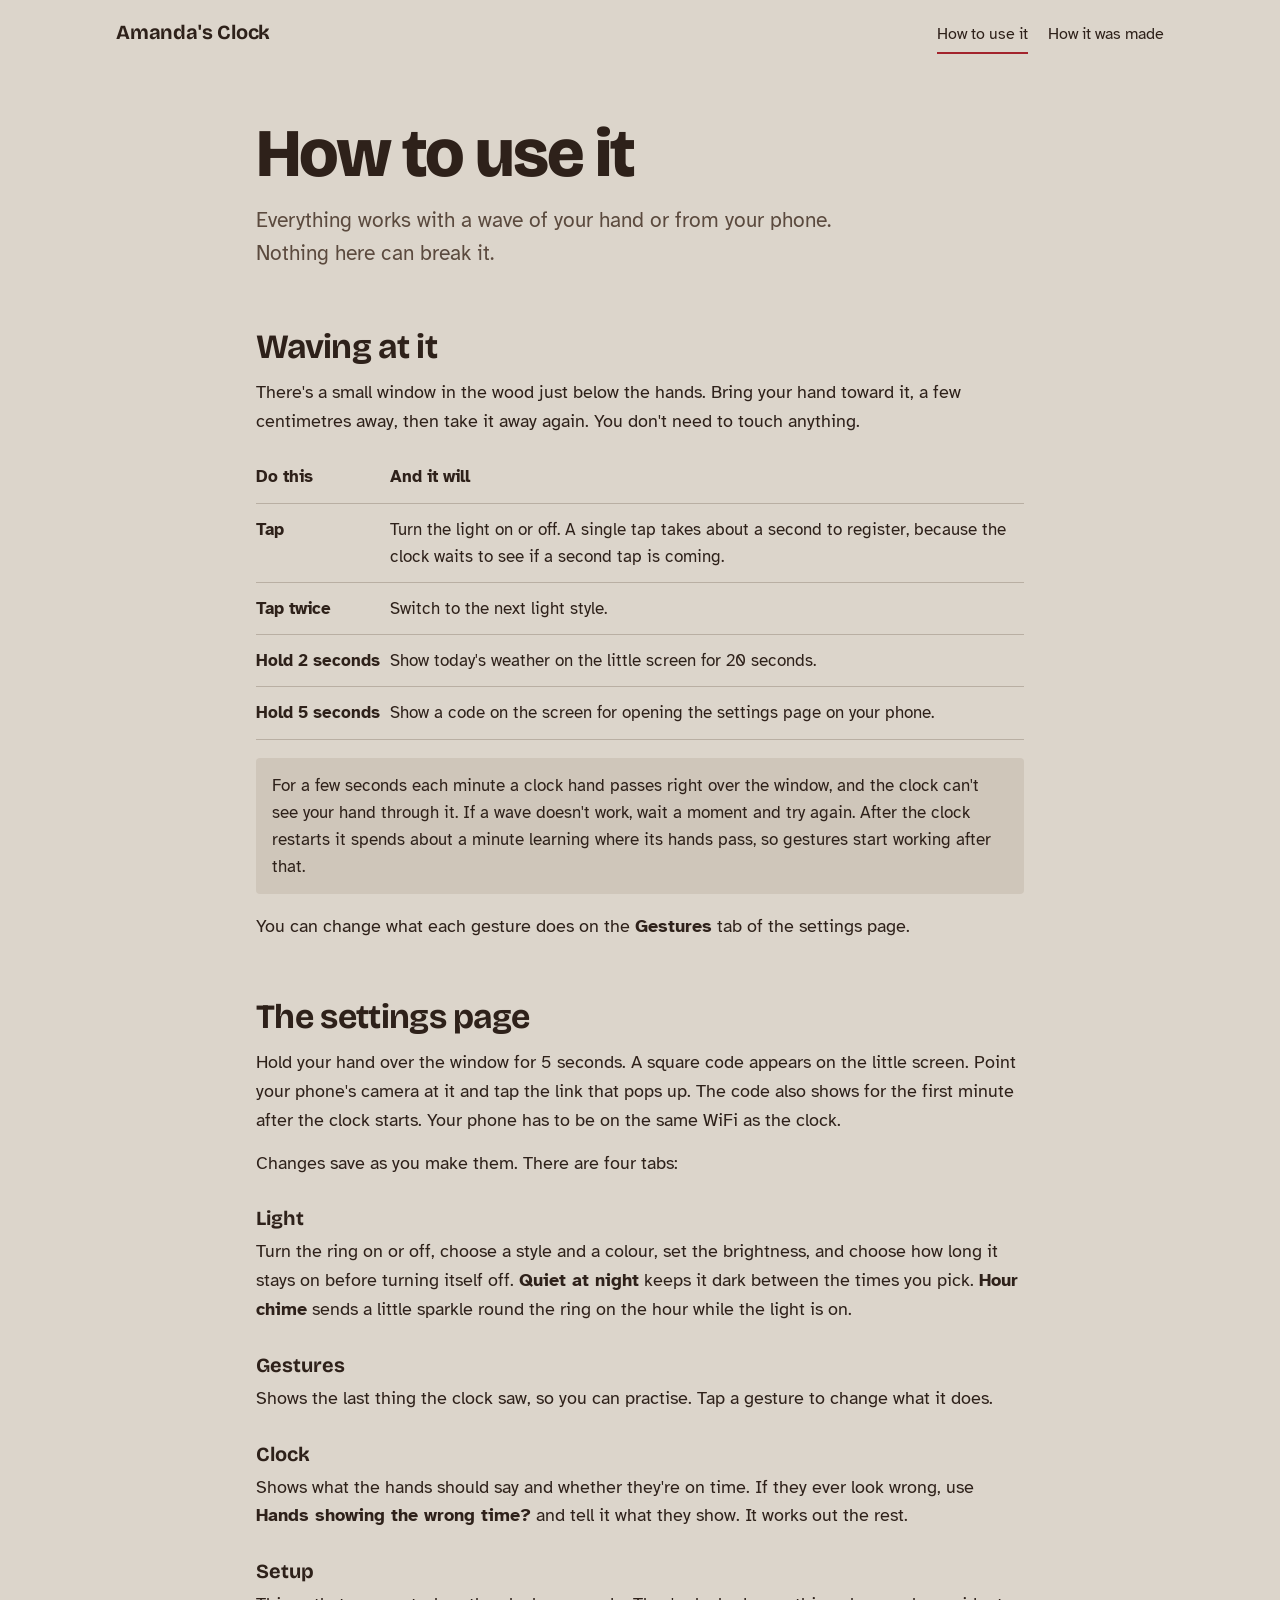
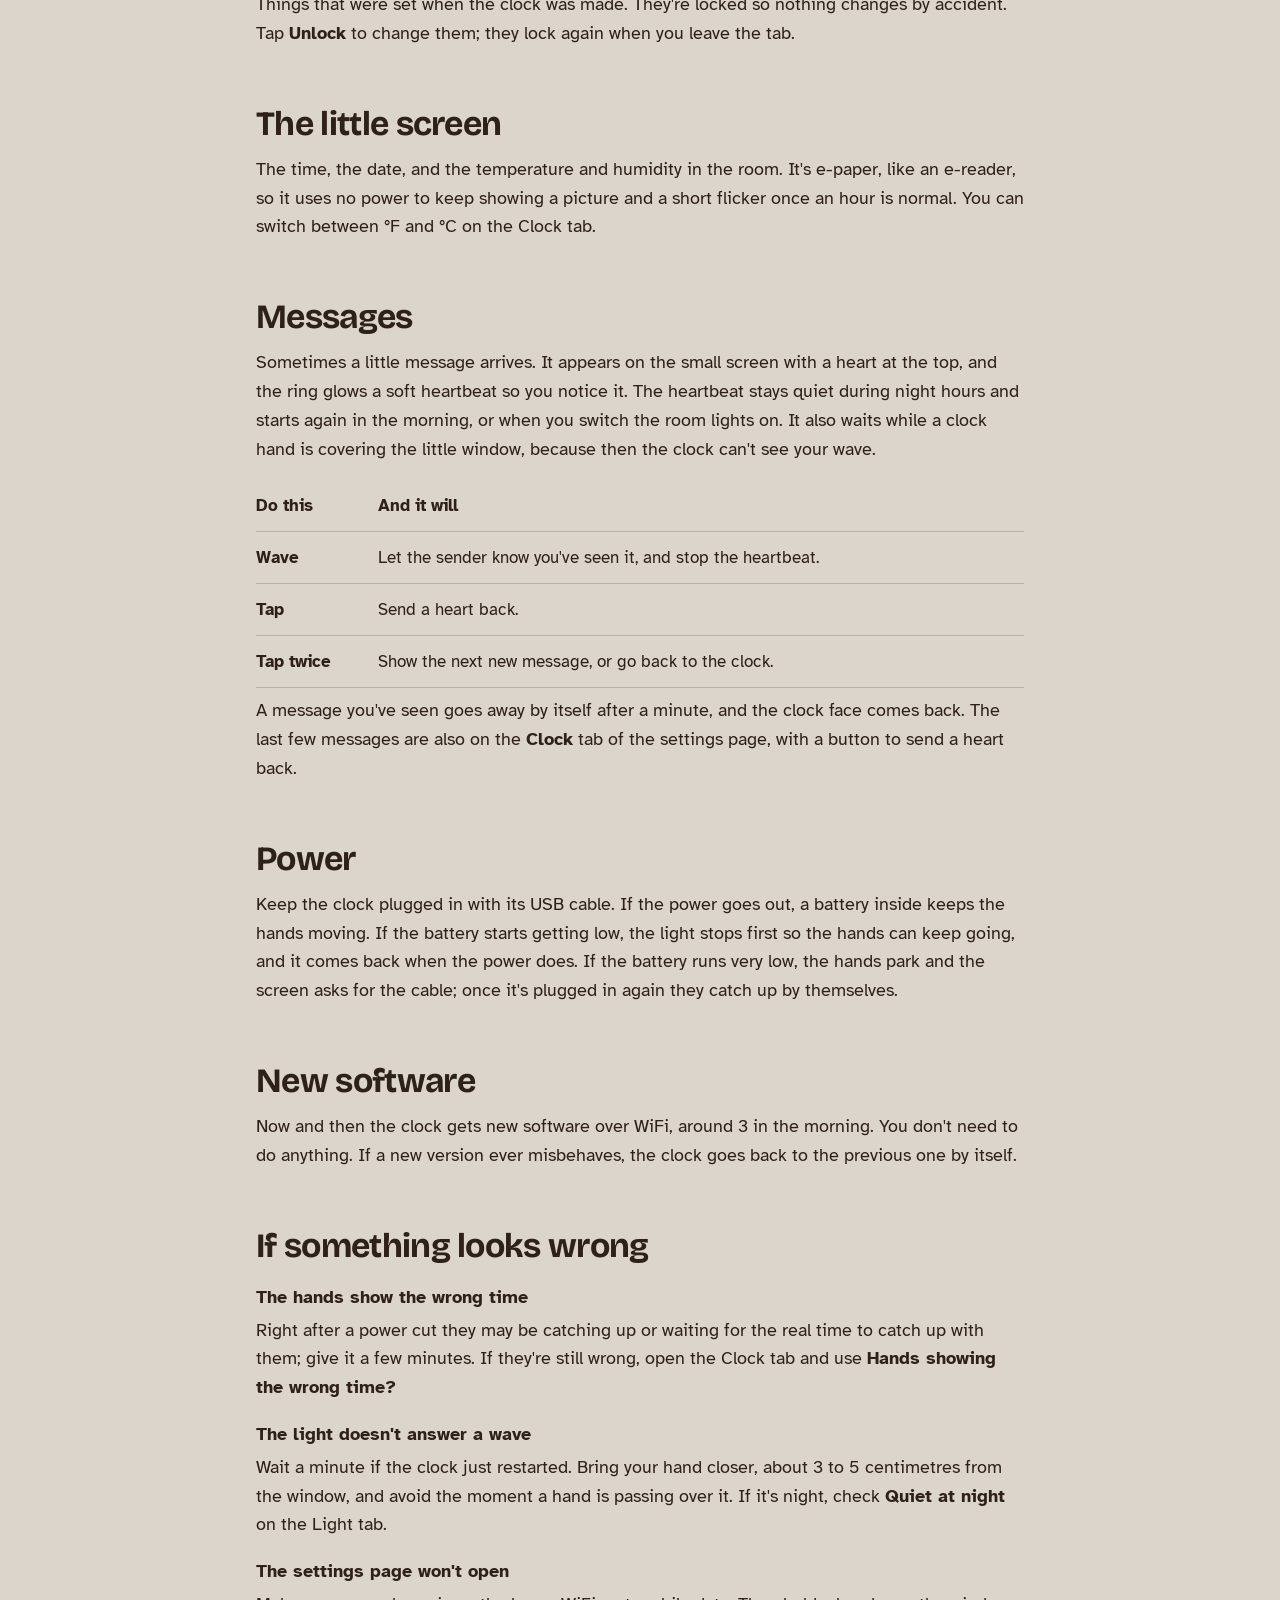
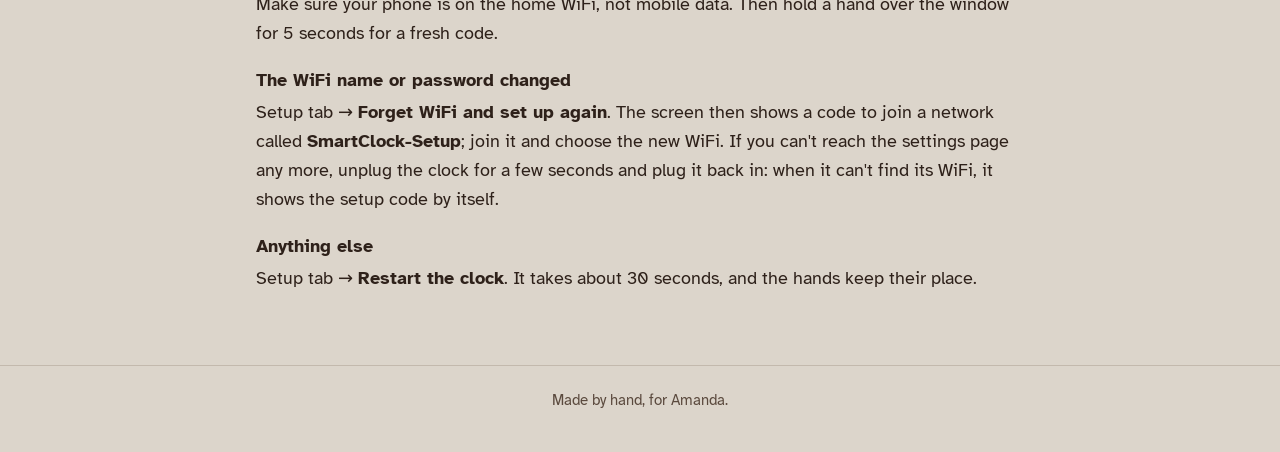
==== commit 2c8fa068: "Messages: clock face returns 1 minute after a message is seen Co-Authored-By: Claude Opus 5.5 <norep" ====
--- a/site/guide/index.html
+++ b/site/guide/index.html
@@ -60,7 +60,7 @@
       <tr><td>Tap twice</td><td>Show the next new message, or go back to the clock.</td></tr>
     </tbody>
   </table>
-  <p>A message you've seen goes away by itself after ten minutes. The last few messages are also on the <b>Clock</b> tab of the settings page, with a button to send a heart back.</p>
+  <p>A message you've seen goes away by itself after a minute, and the clock face comes back. The last few messages are also on the <b>Clock</b> tab of the settings page, with a button to send a heart back.</p>
 
   <h2>Power</h2>
   <p>Keep the clock plugged in with its USB cable. If the power goes out, a battery inside keeps the hands moving. If the battery starts getting low, the light stops first so the hands can keep going, and it comes back when the power does. If the battery runs very low, the hands park and the screen asks for the cable; once it's plugged in again they catch up by themselves.</p>
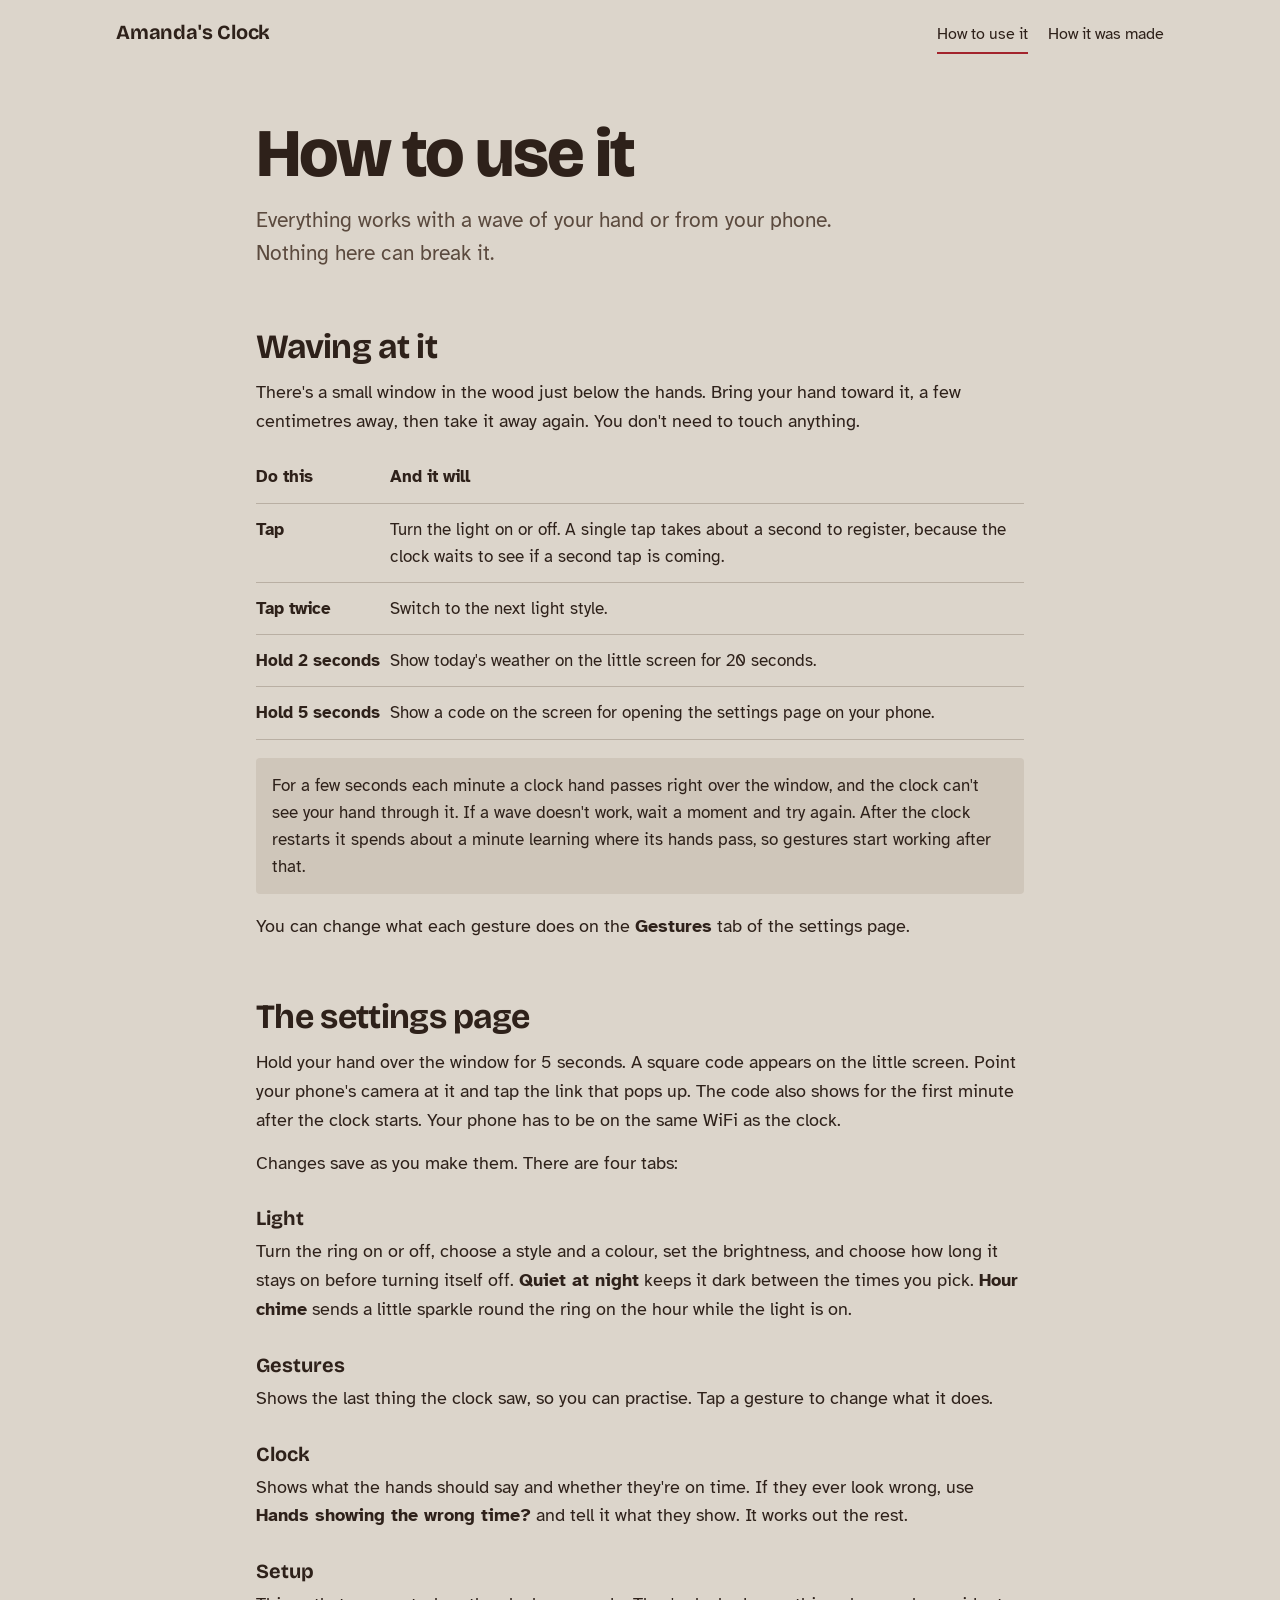
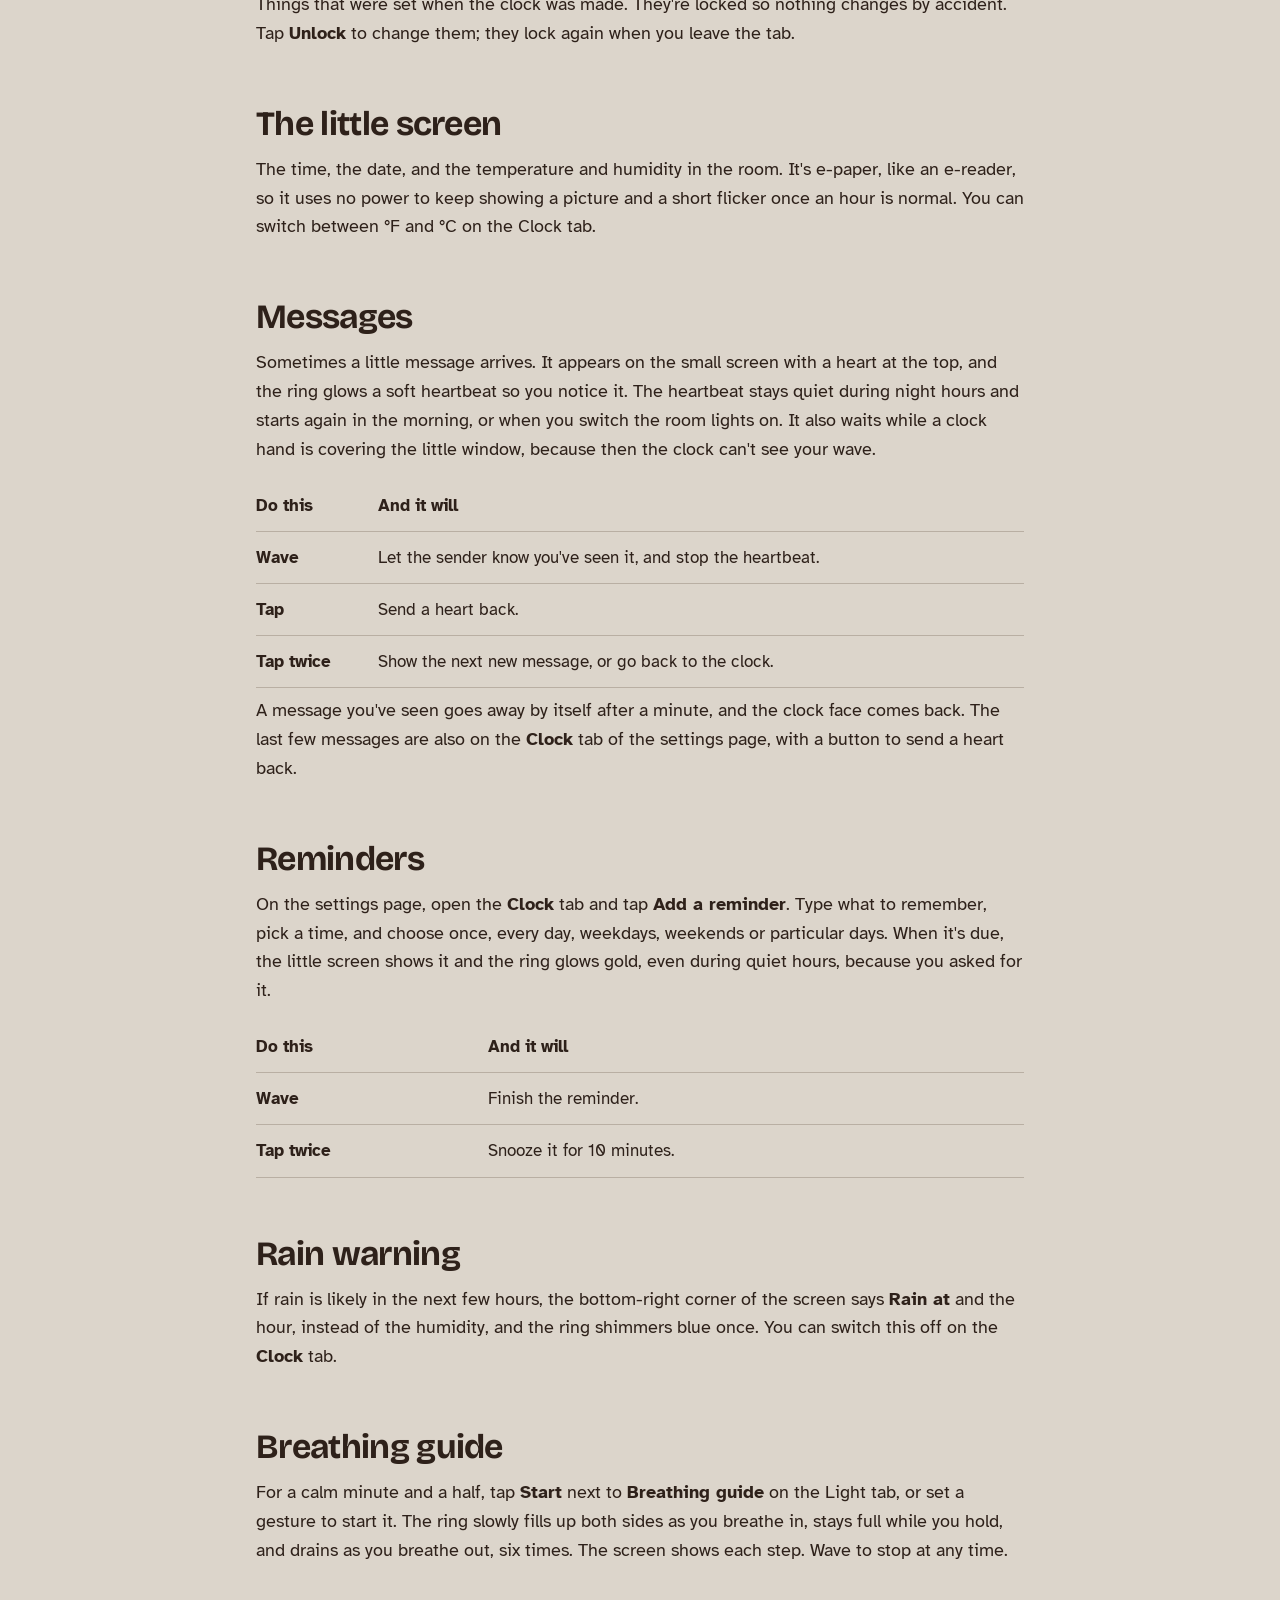
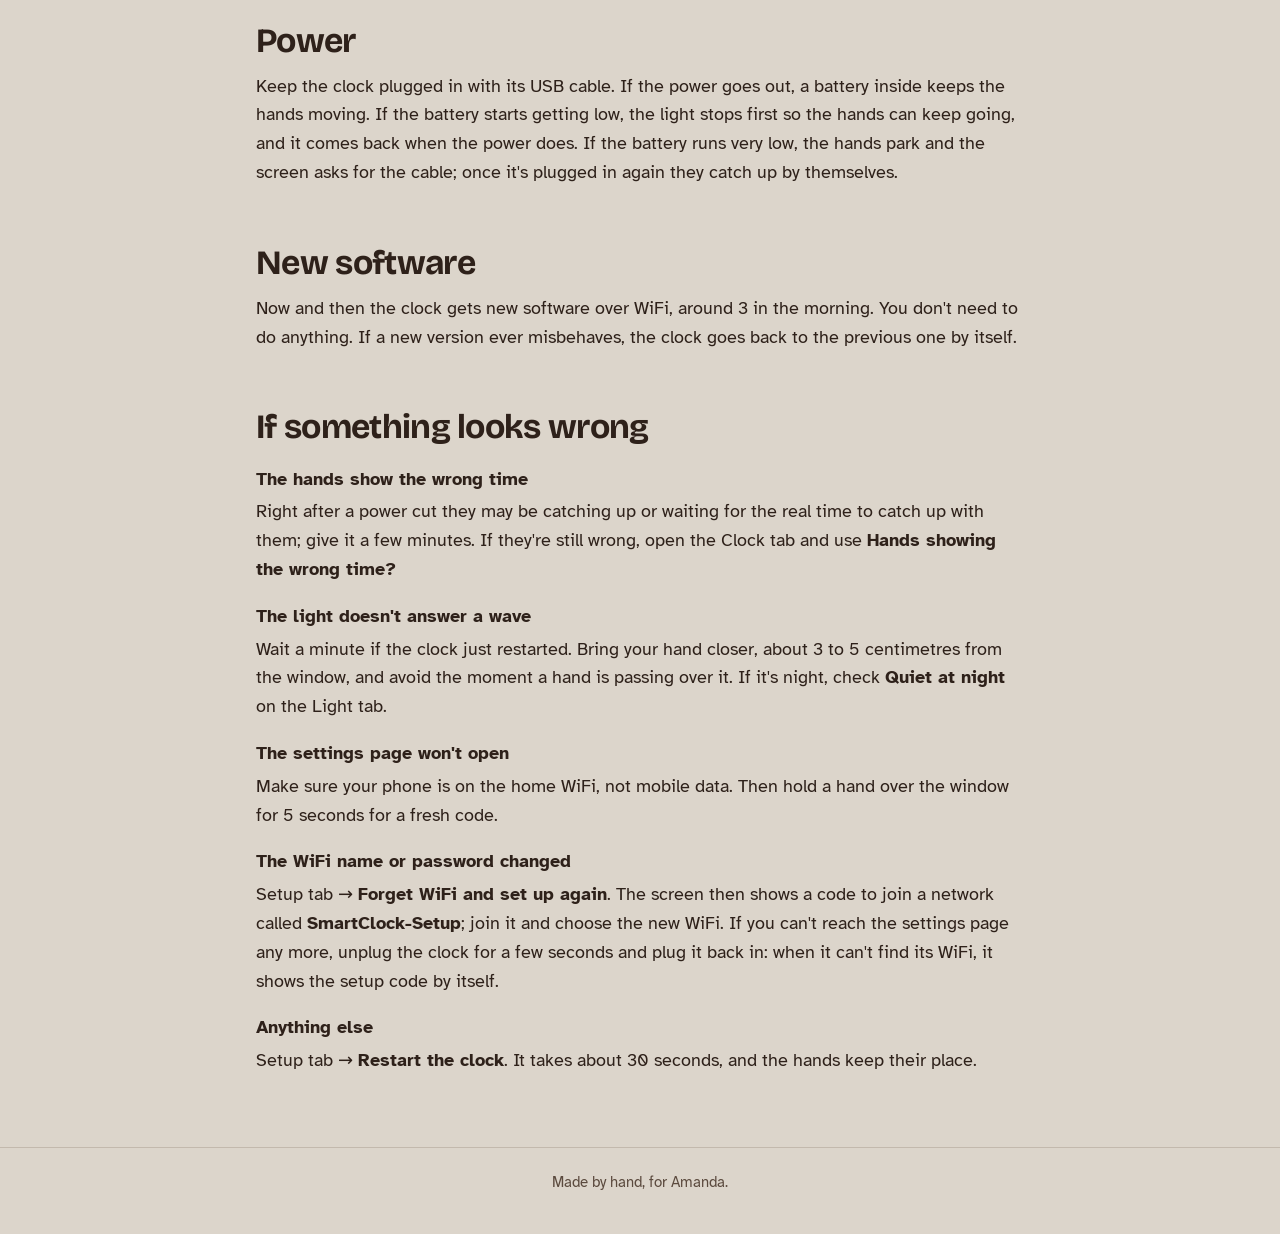
==== commit 6112806b: "Stage 7: reminders, rain warning, breathing guide Co-Authored-By: Claude Opus 5.5 <noreply@anthropic" ====
--- a/site/guide/index.html
+++ b/site/guide/index.html
@@ -62,6 +62,22 @@
   </table>
   <p>A message you've seen goes away by itself after a minute, and the clock face comes back. The last few messages are also on the <b>Clock</b> tab of the settings page, with a button to send a heart back.</p>
 
+  <h2>Reminders</h2>
+  <p>On the settings page, open the <b>Clock</b> tab and tap <b>Add a reminder</b>. Type what to remember, pick a time, and choose once, every day, weekdays, weekends or particular days. When it's due, the little screen shows it and the ring glows gold, even during quiet hours, because you asked for it.</p>
+  <table class="gestures">
+    <thead><tr><th scope="col">Do this</th><th scope="col">And it will</th></tr></thead>
+    <tbody>
+      <tr><td>Wave</td><td>Finish the reminder.</td></tr>
+      <tr><td>Tap twice</td><td>Snooze it for 10 minutes.</td></tr>
+    </tbody>
+  </table>
+
+  <h2>Rain warning</h2>
+  <p>If rain is likely in the next few hours, the bottom-right corner of the screen says <b>Rain at</b> and the hour, instead of the humidity, and the ring shimmers blue once. You can switch this off on the <b>Clock</b> tab.</p>
+
+  <h2>Breathing guide</h2>
+  <p>For a calm minute and a half, tap <b>Start</b> next to <b>Breathing guide</b> on the Light tab, or set a gesture to start it. The ring slowly fills up both sides as you breathe in, stays full while you hold, and drains as you breathe out, six times. The screen shows each step. Wave to stop at any time.</p>
+
   <h2>Power</h2>
   <p>Keep the clock plugged in with its USB cable. If the power goes out, a battery inside keeps the hands moving. If the battery starts getting low, the light stops first so the hands can keep going, and it comes back when the power does. If the battery runs very low, the hands park and the screen asks for the cable; once it's plugged in again they catch up by themselves.</p>
 
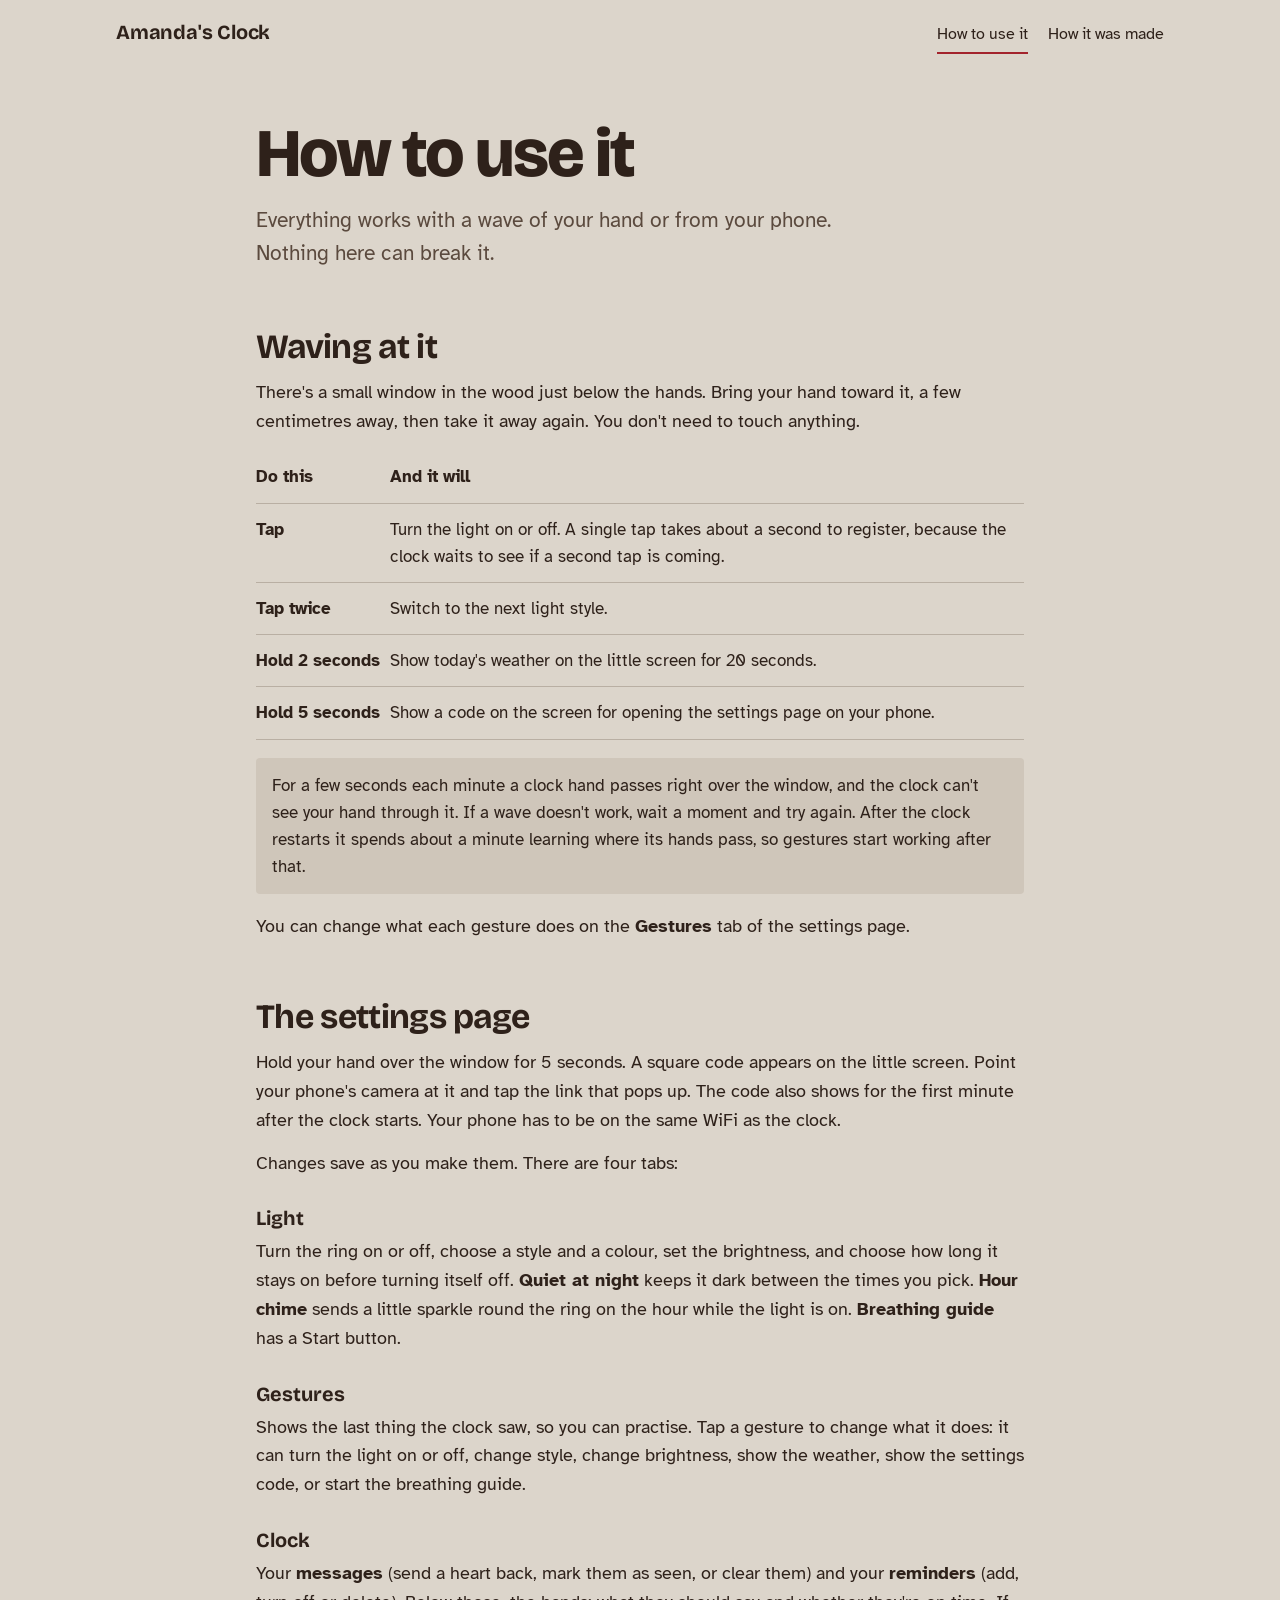
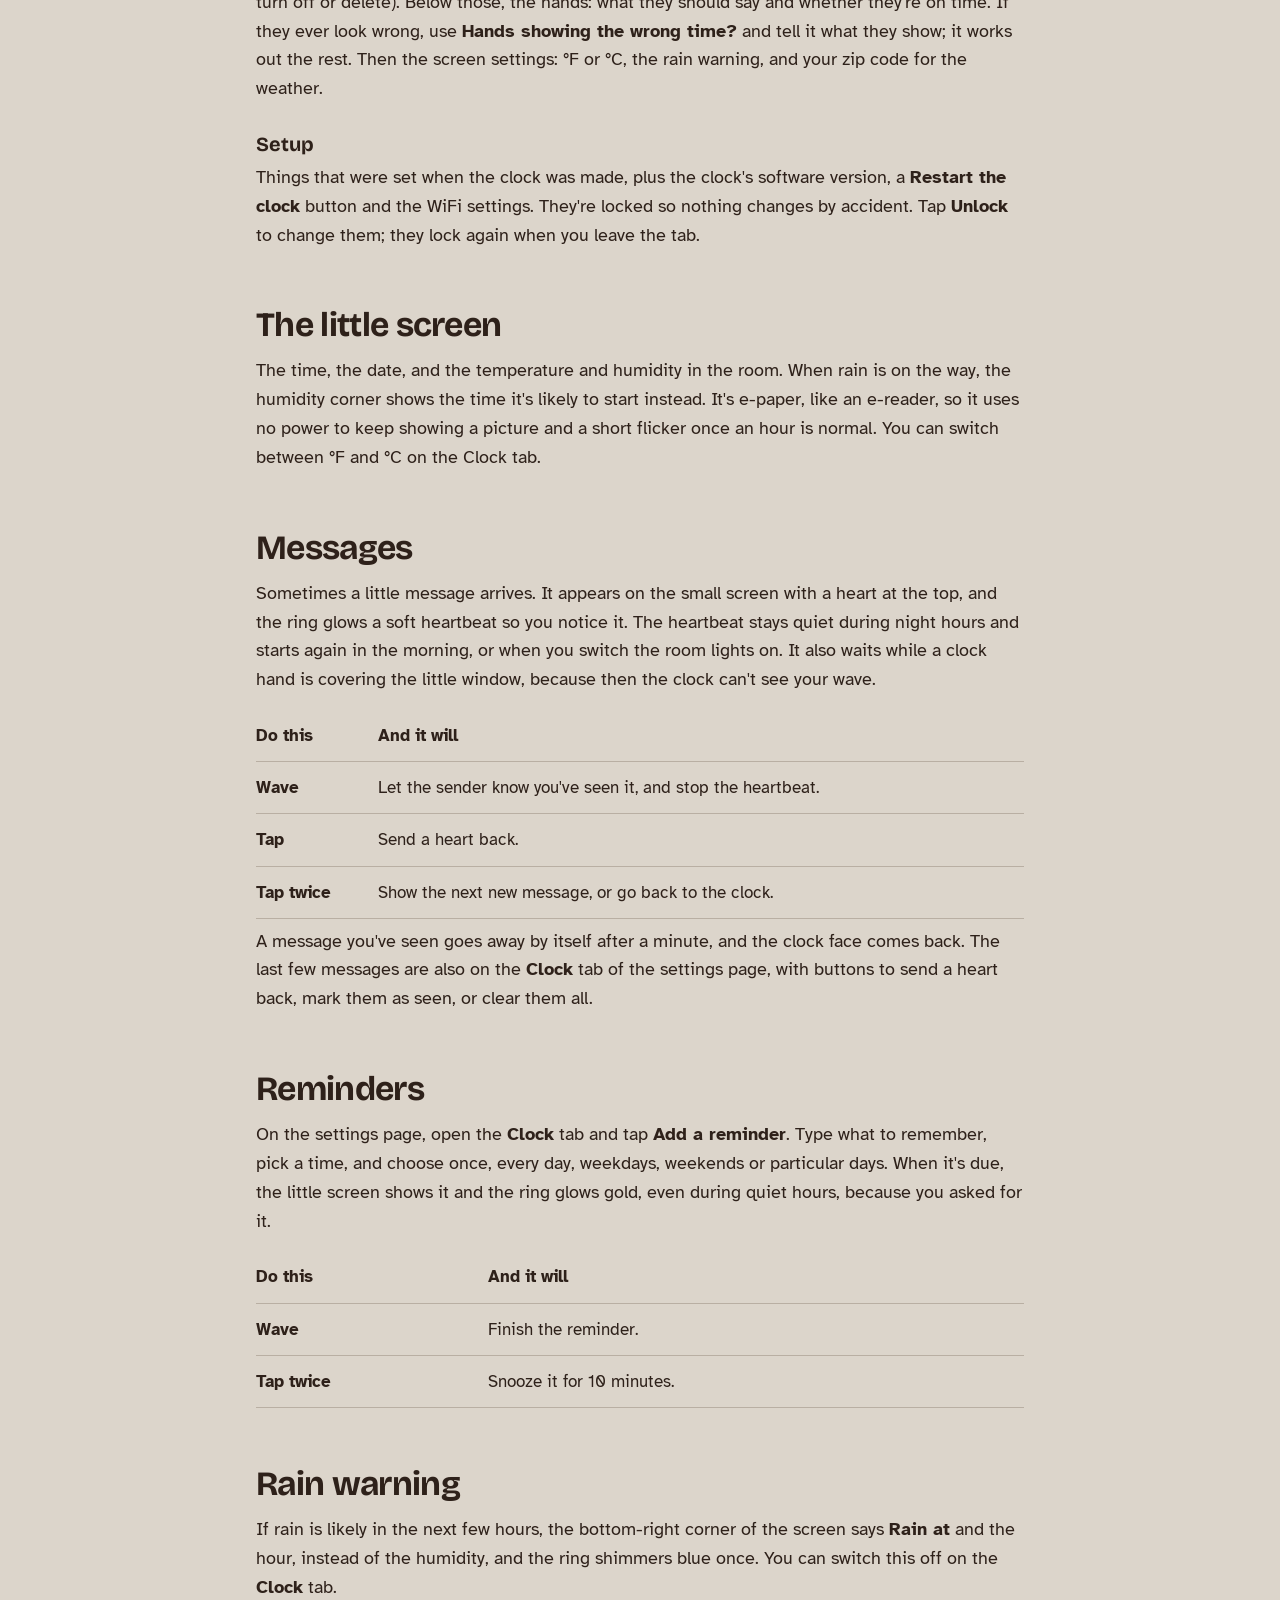
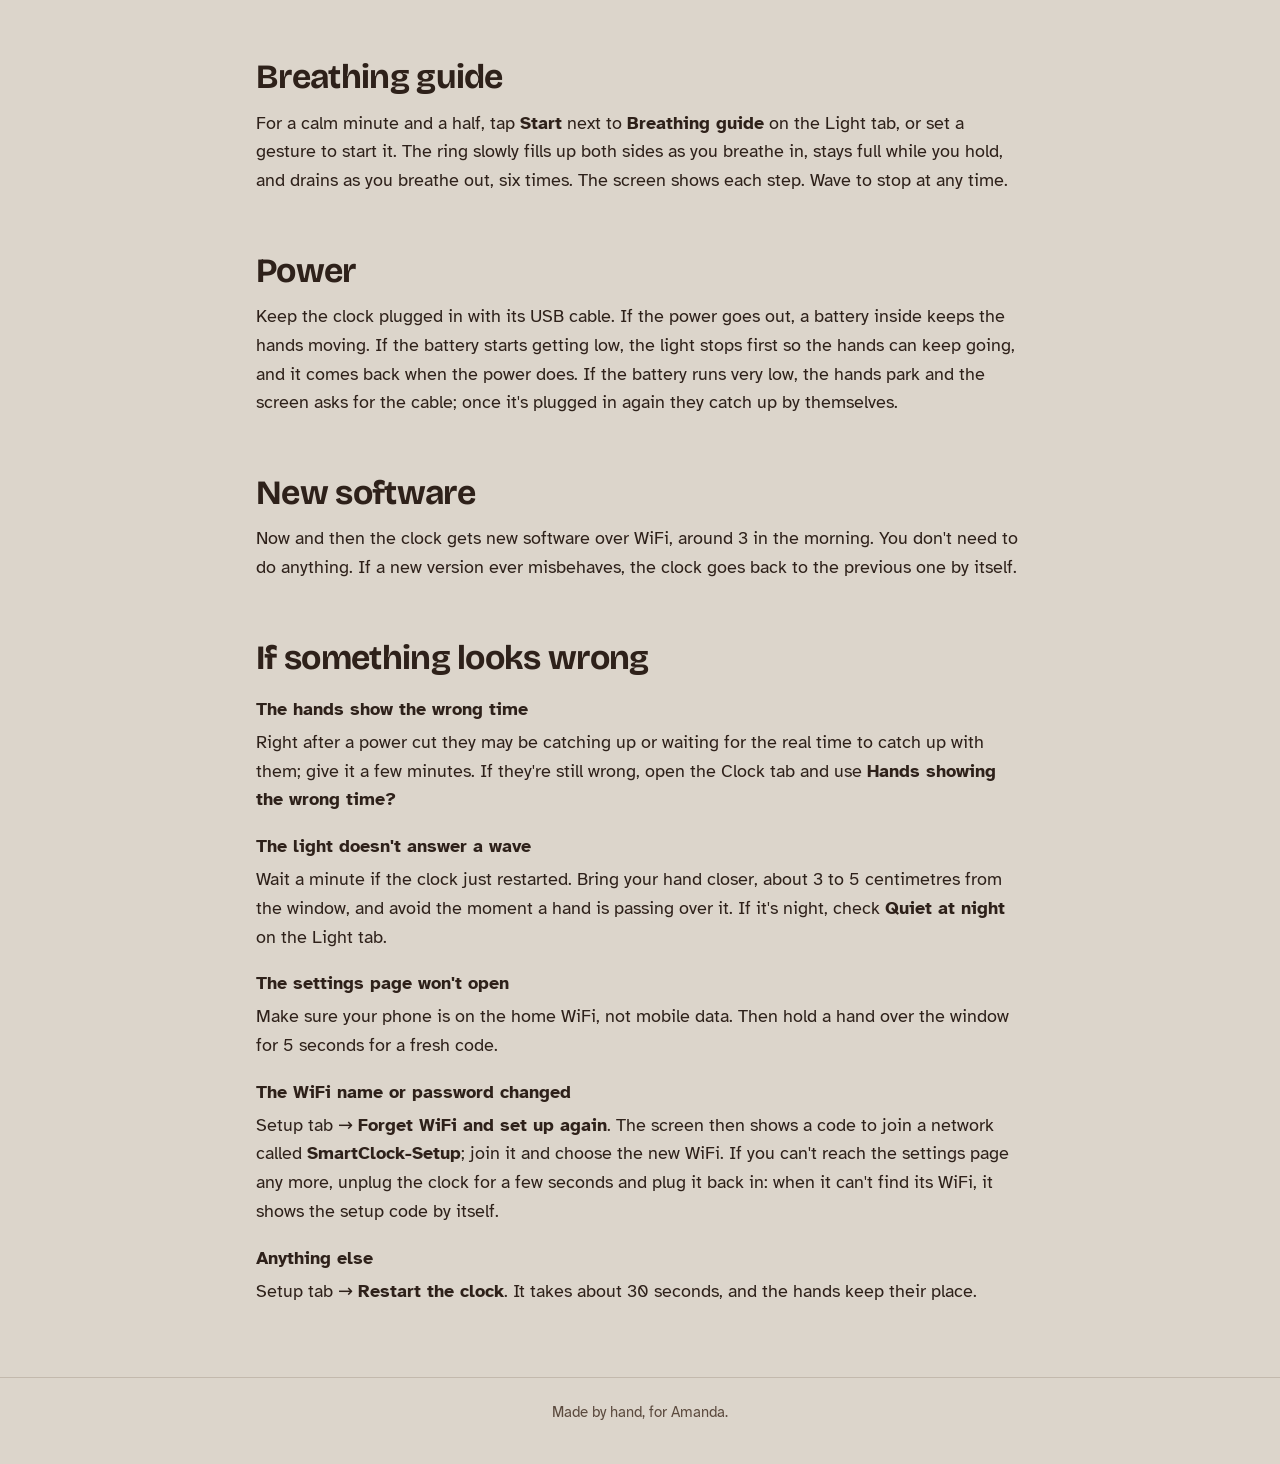
==== commit cf72431b: "Website: messages, reminders, rain warning and breathing guide on the home page, guide and story Co-" ====
--- a/site/guide/index.html
+++ b/site/guide/index.html
@@ -39,16 +39,16 @@
   <p>Hold your hand over the window for 5 seconds. A square code appears on the little screen. Point your phone's camera at it and tap the link that pops up. The code also shows for the first minute after the clock starts. Your phone has to be on the same WiFi as the clock.</p>
   <p>Changes save as you make them. There are four tabs:</p>
   <h3>Light</h3>
-  <p>Turn the ring on or off, choose a style and a colour, set the brightness, and choose how long it stays on before turning itself off. <b>Quiet at night</b> keeps it dark between the times you pick. <b>Hour chime</b> sends a little sparkle round the ring on the hour while the light is on.</p>
+  <p>Turn the ring on or off, choose a style and a colour, set the brightness, and choose how long it stays on before turning itself off. <b>Quiet at night</b> keeps it dark between the times you pick. <b>Hour chime</b> sends a little sparkle round the ring on the hour while the light is on. <b>Breathing guide</b> has a Start button.</p>
   <h3>Gestures</h3>
-  <p>Shows the last thing the clock saw, so you can practise. Tap a gesture to change what it does.</p>
+  <p>Shows the last thing the clock saw, so you can practise. Tap a gesture to change what it does: it can turn the light on or off, change style, change brightness, show the weather, show the settings code, or start the breathing guide.</p>
   <h3>Clock</h3>
-  <p>Shows what the hands should say and whether they're on time. If they ever look wrong, use <b>Hands showing the wrong time?</b> and tell it what they show. It works out the rest.</p>
+  <p>Your <b>messages</b> (send a heart back, mark them as seen, or clear them) and your <b>reminders</b> (add, turn off or delete). Below those, the hands: what they should say and whether they're on time. If they ever look wrong, use <b>Hands showing the wrong time?</b> and tell it what they show; it works out the rest. Then the screen settings: °F or °C, the rain warning, and your zip code for the weather.</p>
   <h3>Setup</h3>
-  <p>Things that were set when the clock was made. They're locked so nothing changes by accident. Tap <b>Unlock</b> to change them; they lock again when you leave the tab.</p>
+  <p>Things that were set when the clock was made, plus the clock's software version, a <b>Restart the clock</b> button and the WiFi settings. They're locked so nothing changes by accident. Tap <b>Unlock</b> to change them; they lock again when you leave the tab.</p>
 
   <h2>The little screen</h2>
-  <p>The time, the date, and the temperature and humidity in the room. It's e-paper, like an e-reader, so it uses no power to keep showing a picture and a short flicker once an hour is normal. You can switch between °F and °C on the Clock tab.</p>
+  <p>The time, the date, and the temperature and humidity in the room. When rain is on the way, the humidity corner shows the time it's likely to start instead. It's e-paper, like an e-reader, so it uses no power to keep showing a picture and a short flicker once an hour is normal. You can switch between °F and °C on the Clock tab.</p>
 
   <h2>Messages</h2>
   <p>Sometimes a little message arrives. It appears on the small screen with a heart at the top, and the ring glows a soft heartbeat so you notice it. The heartbeat stays quiet during night hours and starts again in the morning, or when you switch the room lights on. It also waits while a clock hand is covering the little window, because then the clock can't see your wave.</p>
@@ -60,7 +60,7 @@
       <tr><td>Tap twice</td><td>Show the next new message, or go back to the clock.</td></tr>
     </tbody>
   </table>
-  <p>A message you've seen goes away by itself after a minute, and the clock face comes back. The last few messages are also on the <b>Clock</b> tab of the settings page, with a button to send a heart back.</p>
+  <p>A message you've seen goes away by itself after a minute, and the clock face comes back. The last few messages are also on the <b>Clock</b> tab of the settings page, with buttons to send a heart back, mark them as seen, or clear them all.</p>
 
   <h2>Reminders</h2>
   <p>On the settings page, open the <b>Clock</b> tab and tap <b>Add a reminder</b>. Type what to remember, pick a time, and choose once, every day, weekdays, weekends or particular days. When it's due, the little screen shows it and the ring glows gold, even during quiet hours, because you asked for it.</p>
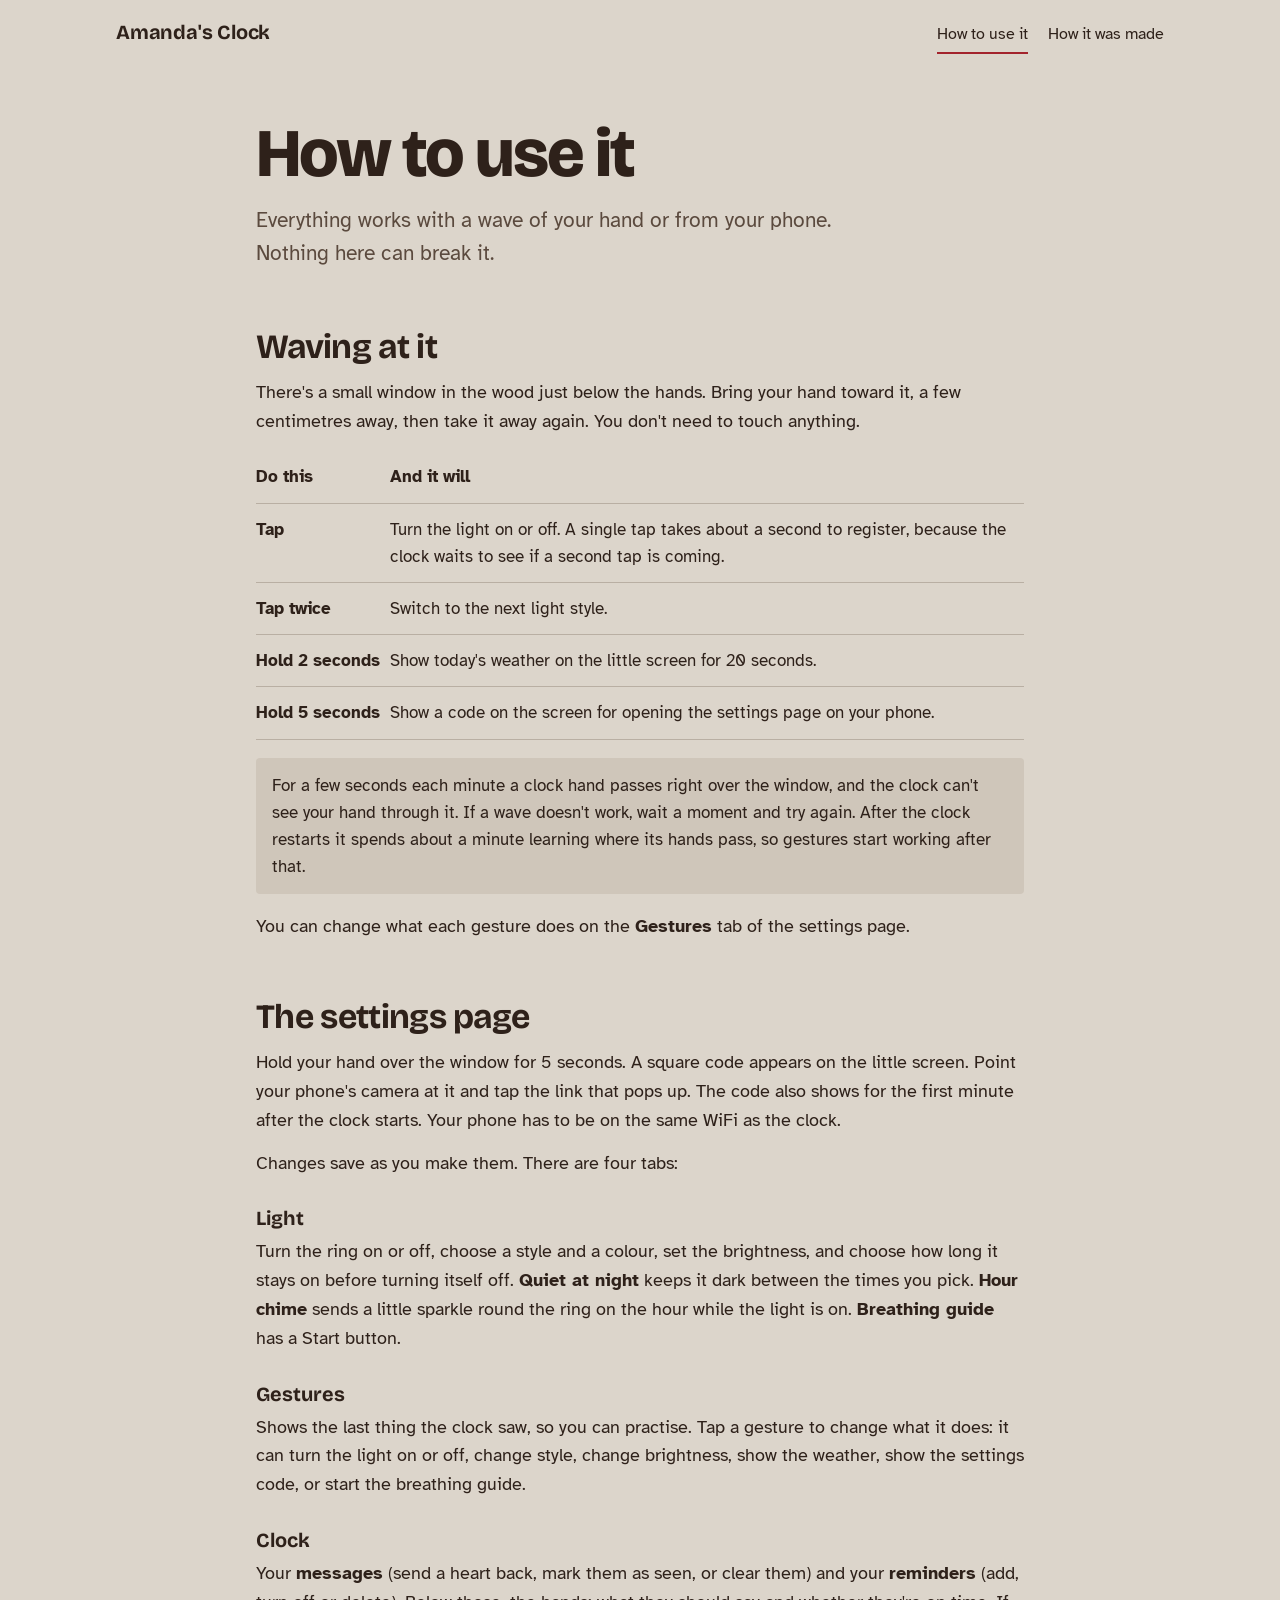
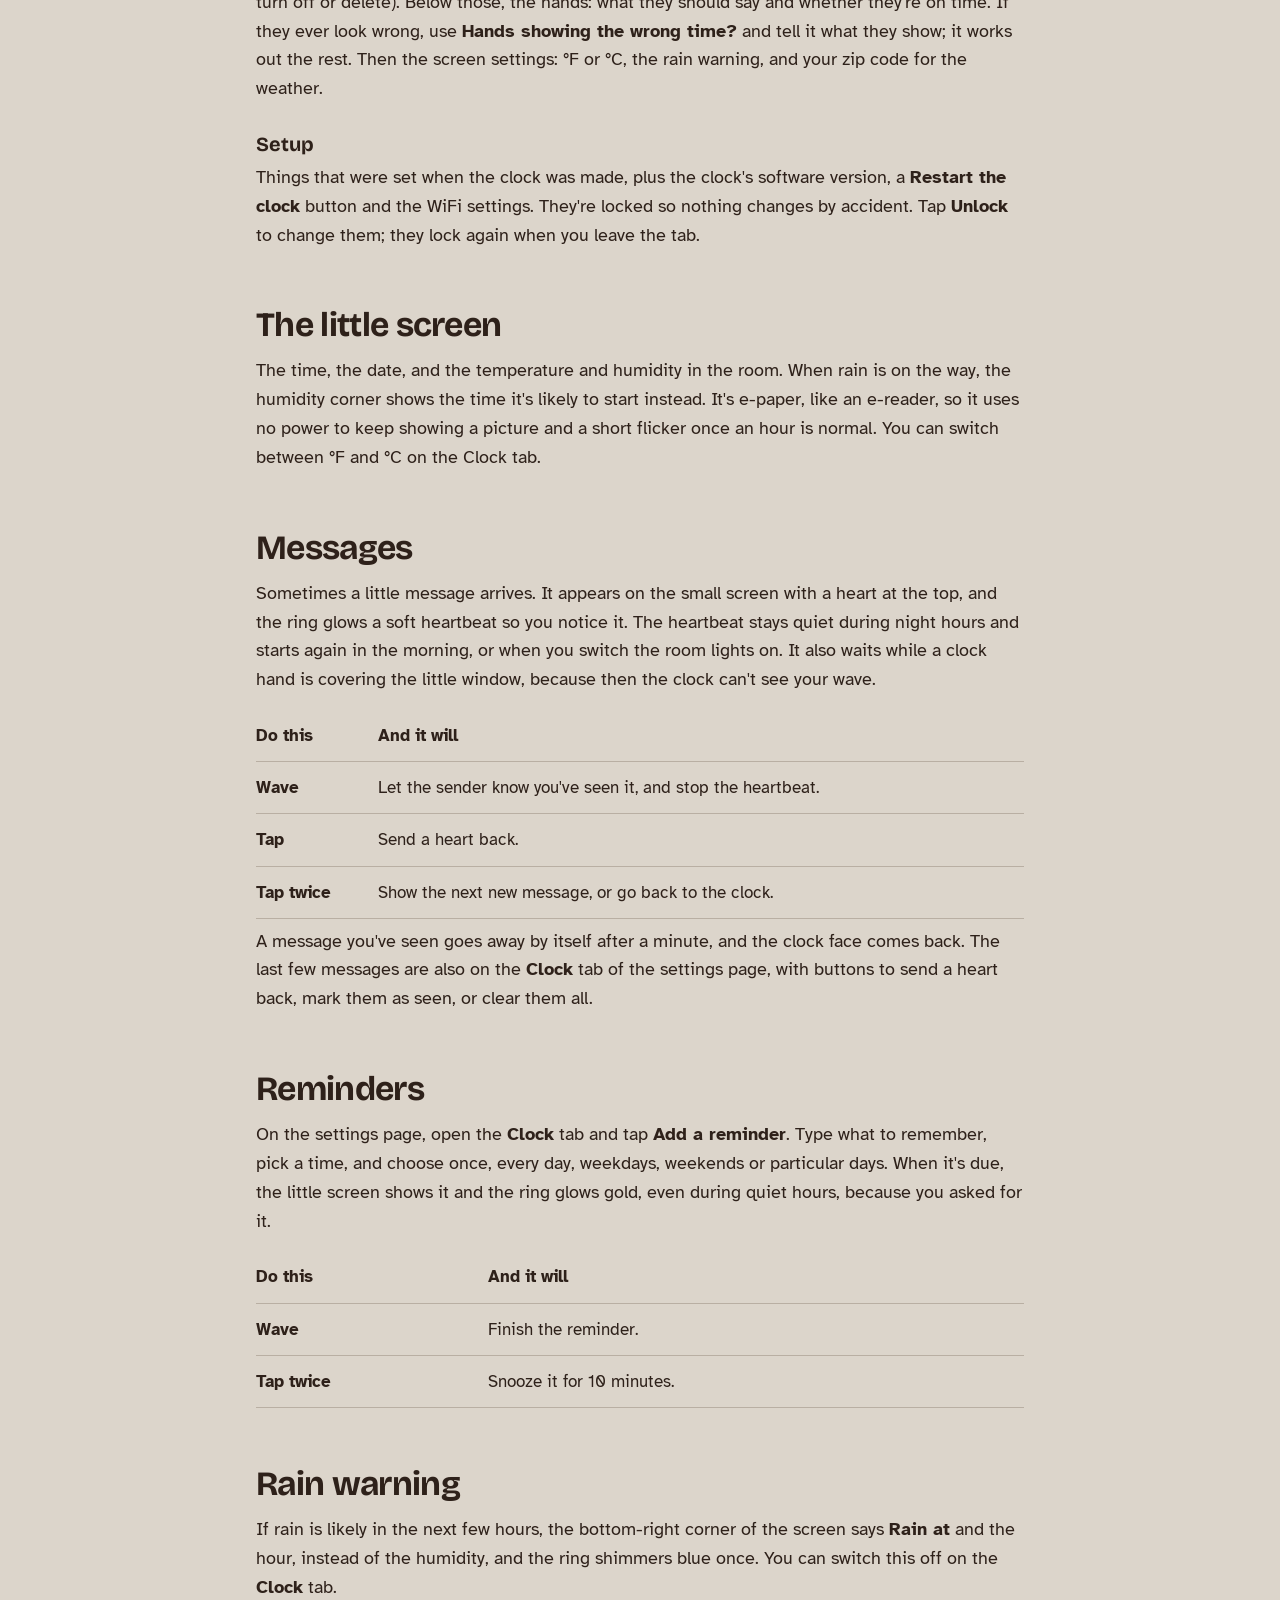
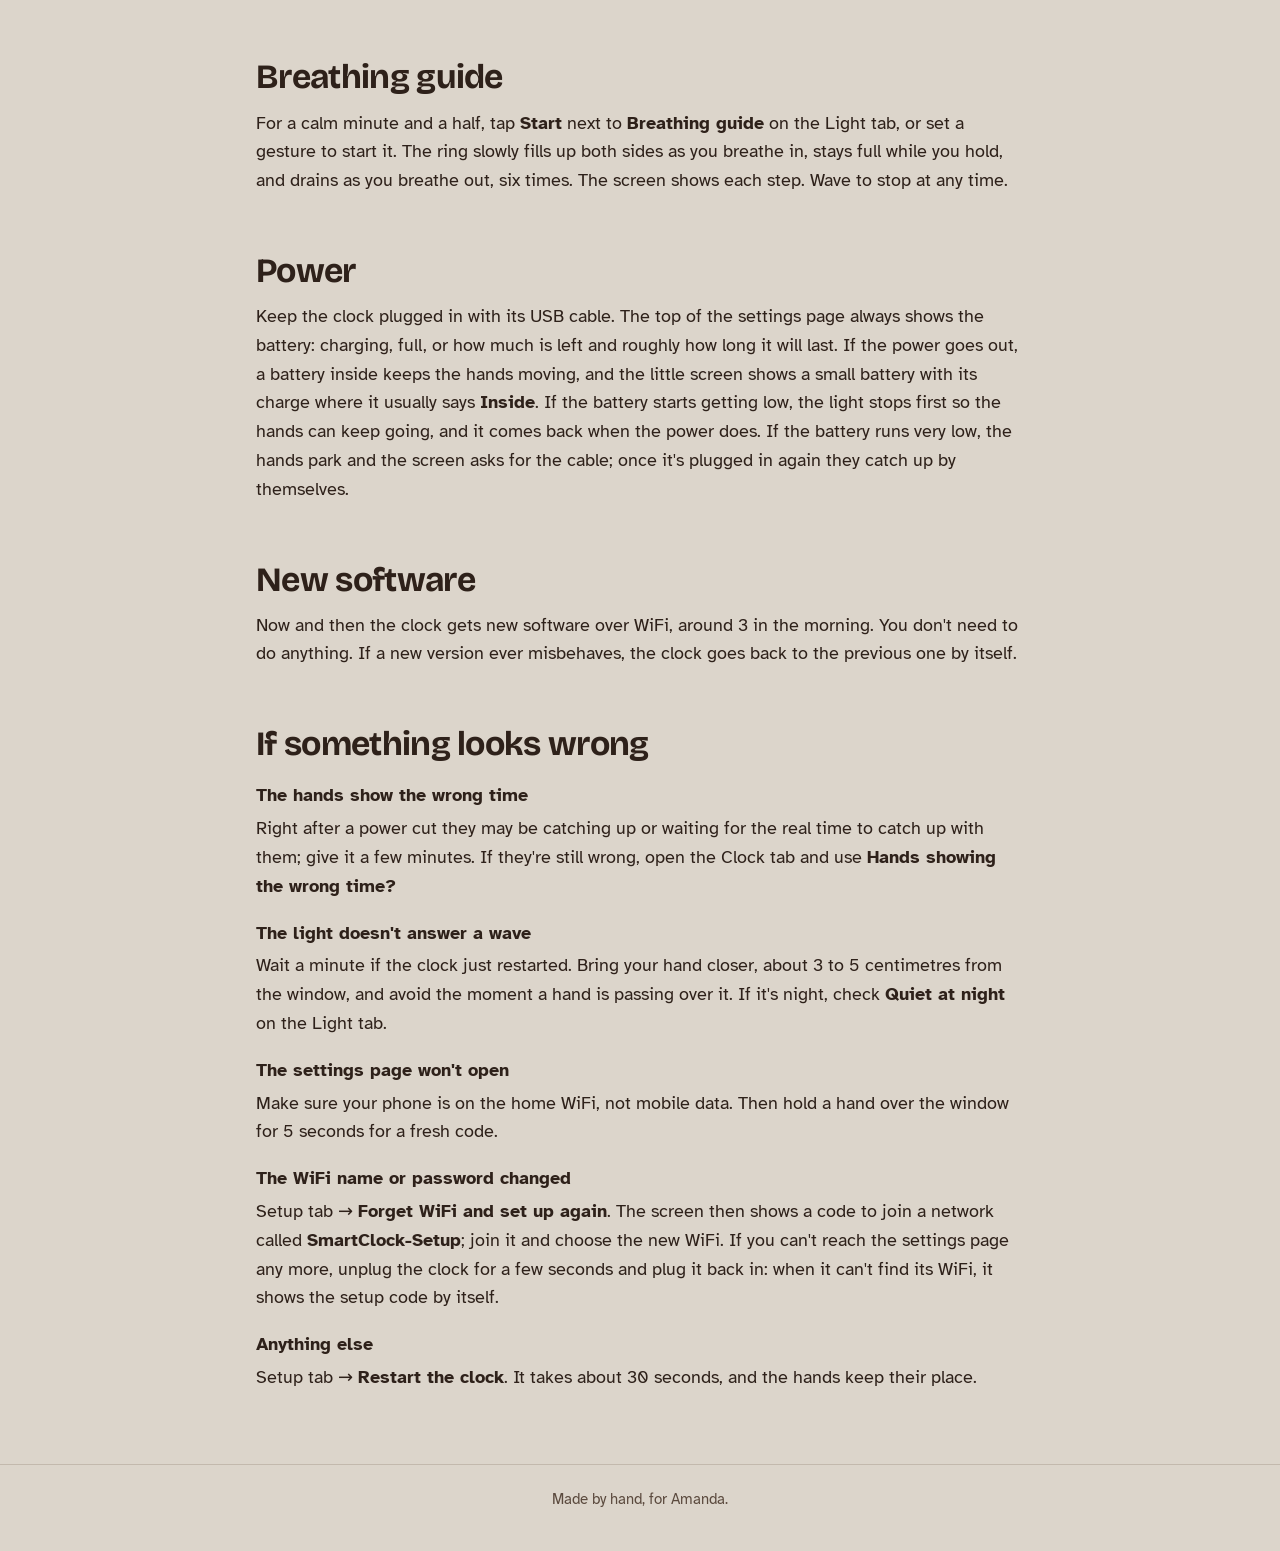
==== commit 2973f971: "Battery level: charging / plugged in / on battery on the settings page, battery mark on the screen w" ====
--- a/site/guide/index.html
+++ b/site/guide/index.html
@@ -79,7 +79,7 @@
   <p>For a calm minute and a half, tap <b>Start</b> next to <b>Breathing guide</b> on the Light tab, or set a gesture to start it. The ring slowly fills up both sides as you breathe in, stays full while you hold, and drains as you breathe out, six times. The screen shows each step. Wave to stop at any time.</p>
 
   <h2>Power</h2>
-  <p>Keep the clock plugged in with its USB cable. If the power goes out, a battery inside keeps the hands moving. If the battery starts getting low, the light stops first so the hands can keep going, and it comes back when the power does. If the battery runs very low, the hands park and the screen asks for the cable; once it's plugged in again they catch up by themselves.</p>
+  <p>Keep the clock plugged in with its USB cable. The top of the settings page always shows the battery: charging, full, or how much is left and roughly how long it will last. If the power goes out, a battery inside keeps the hands moving, and the little screen shows a small battery with its charge where it usually says <b>Inside</b>. If the battery starts getting low, the light stops first so the hands can keep going, and it comes back when the power does. If the battery runs very low, the hands park and the screen asks for the cable; once it's plugged in again they catch up by themselves.</p>
 
   <h2>New software</h2>
   <p>Now and then the clock gets new software over WiFi, around 3 in the morning. You don't need to do anything. If a new version ever misbehaves, the clock goes back to the previous one by itself.</p>
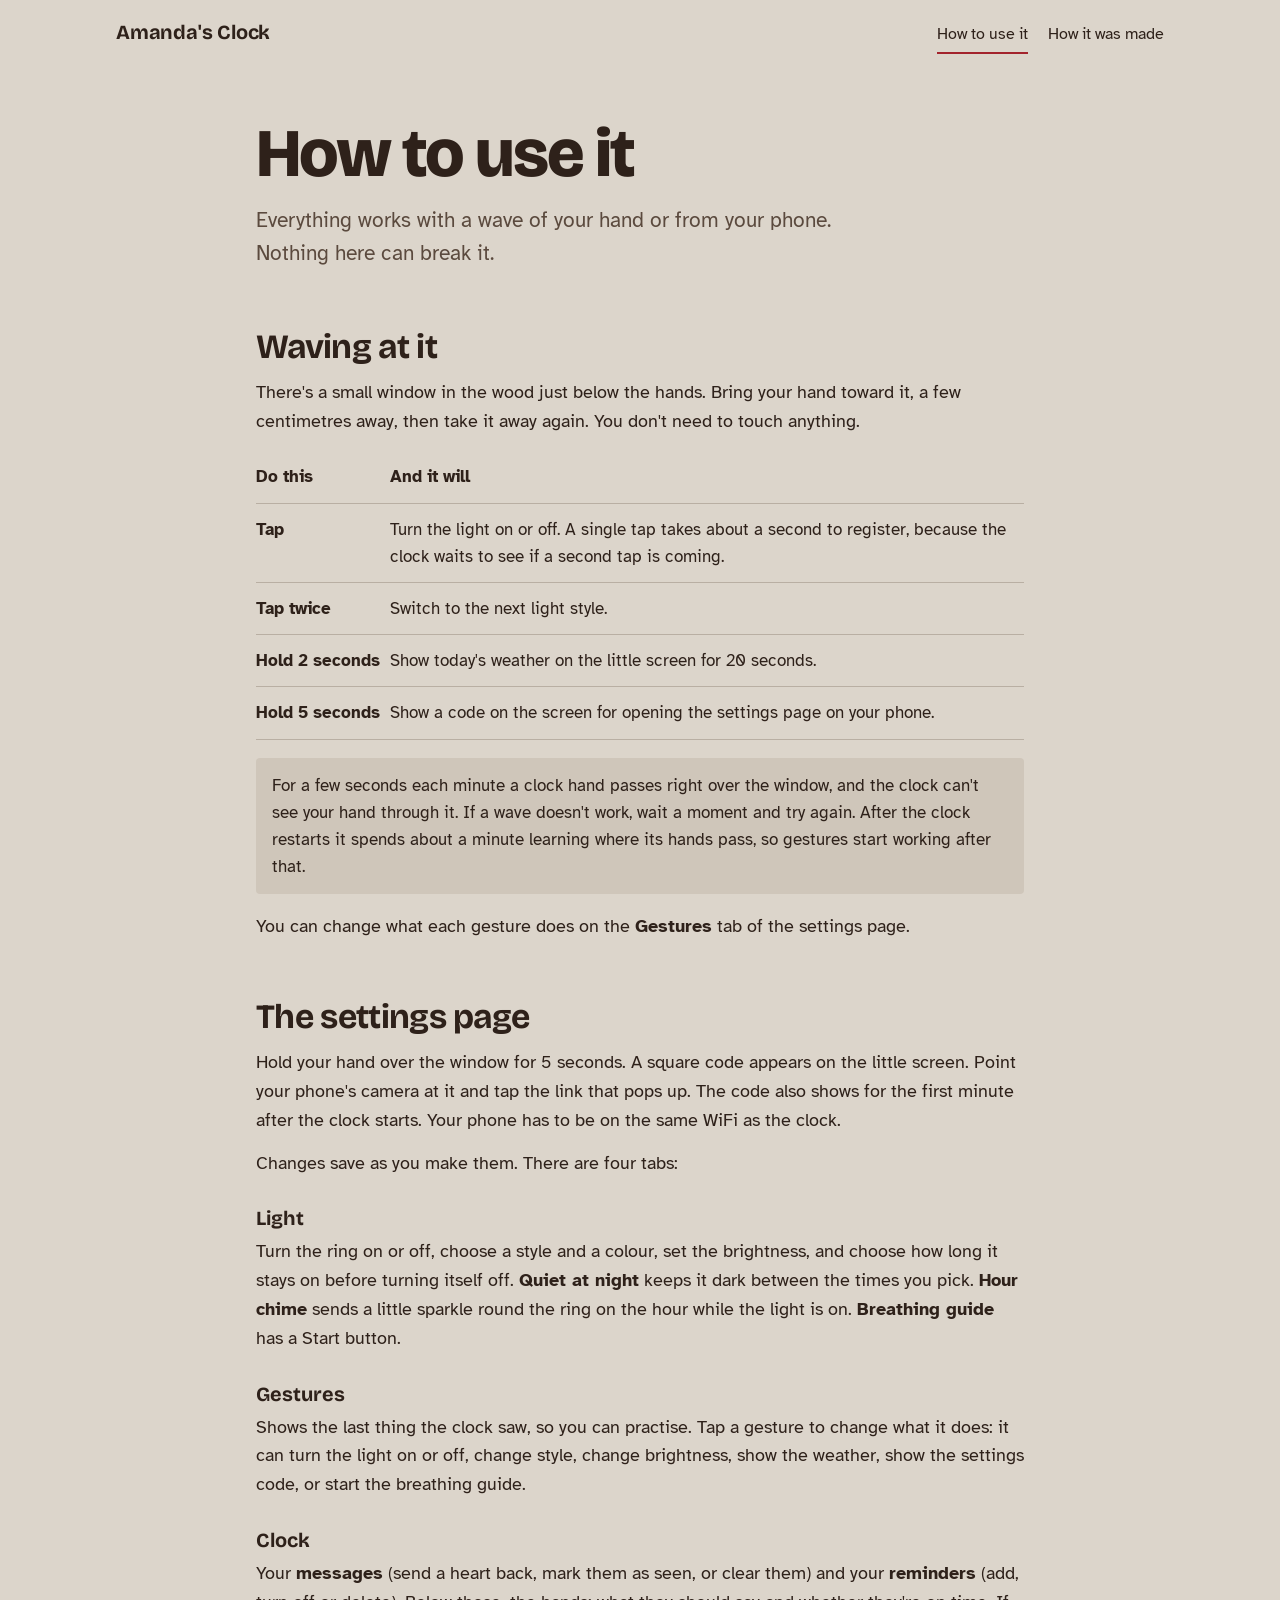
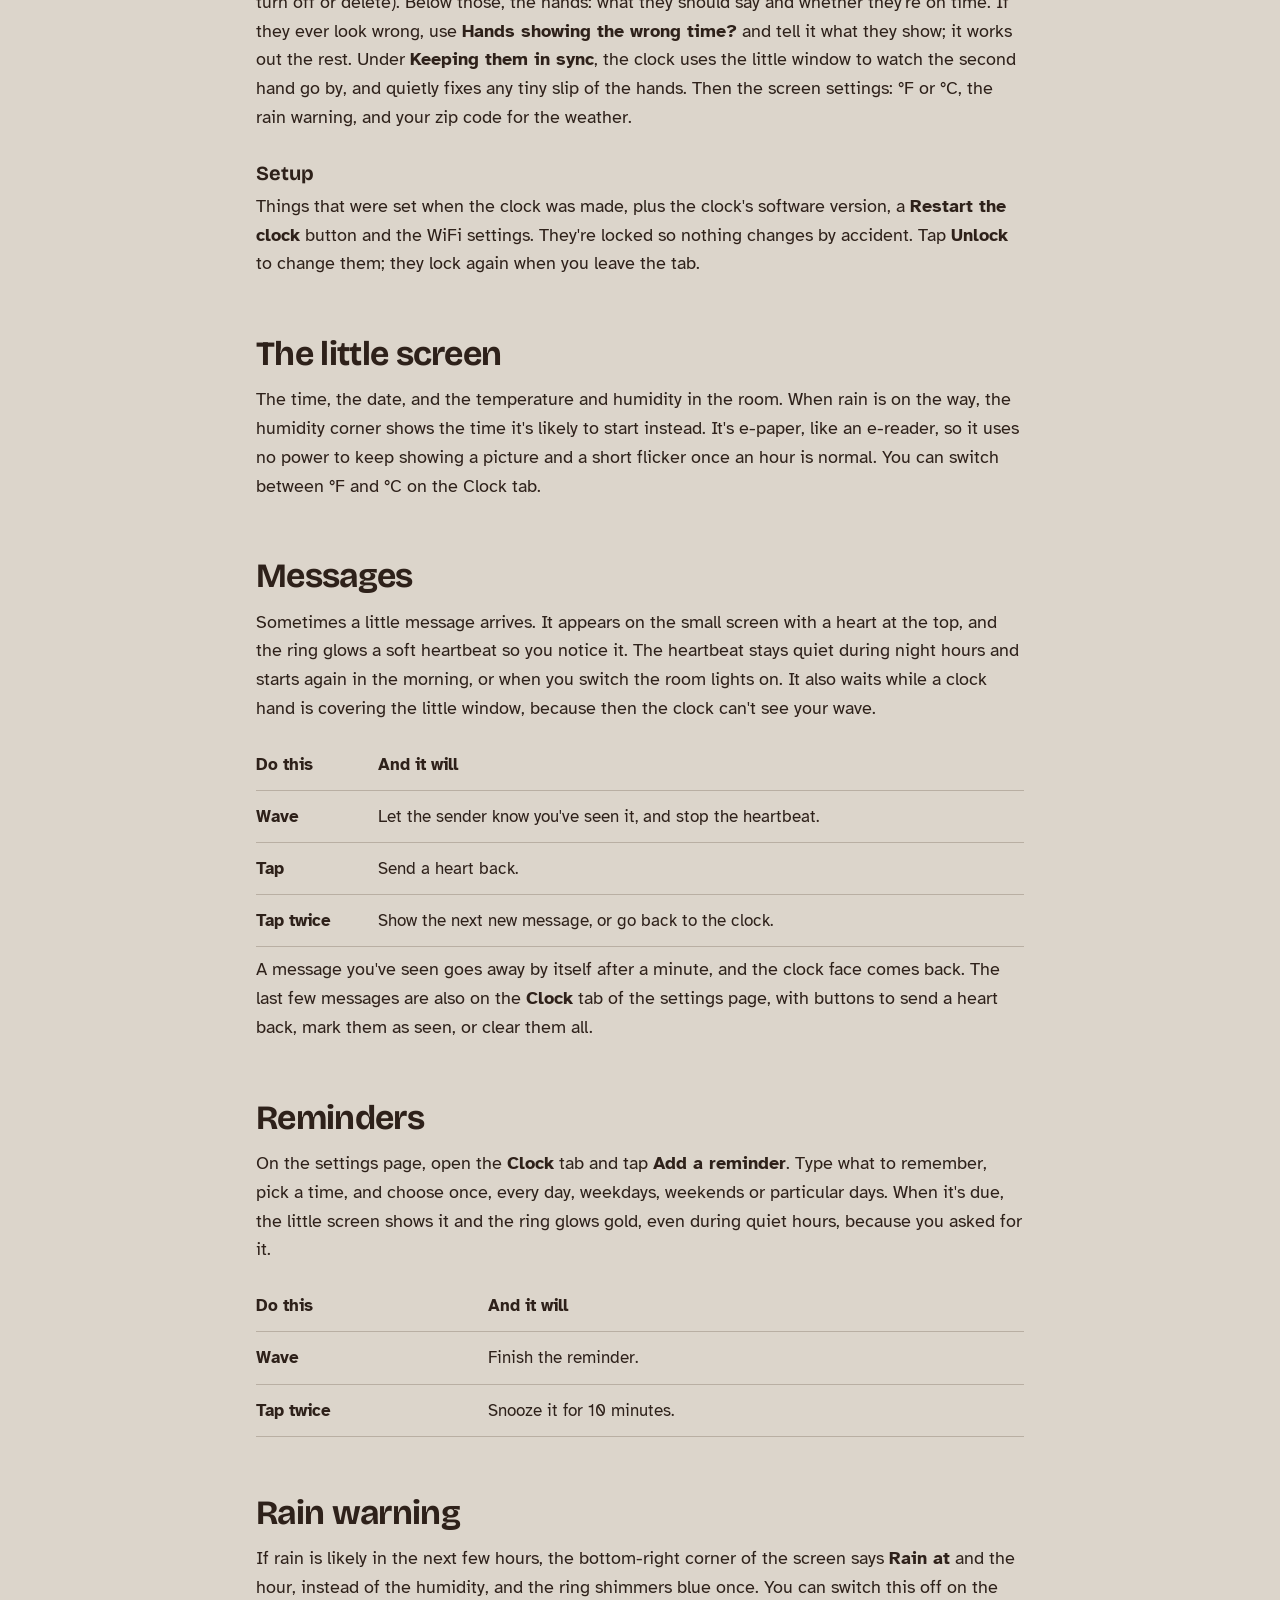
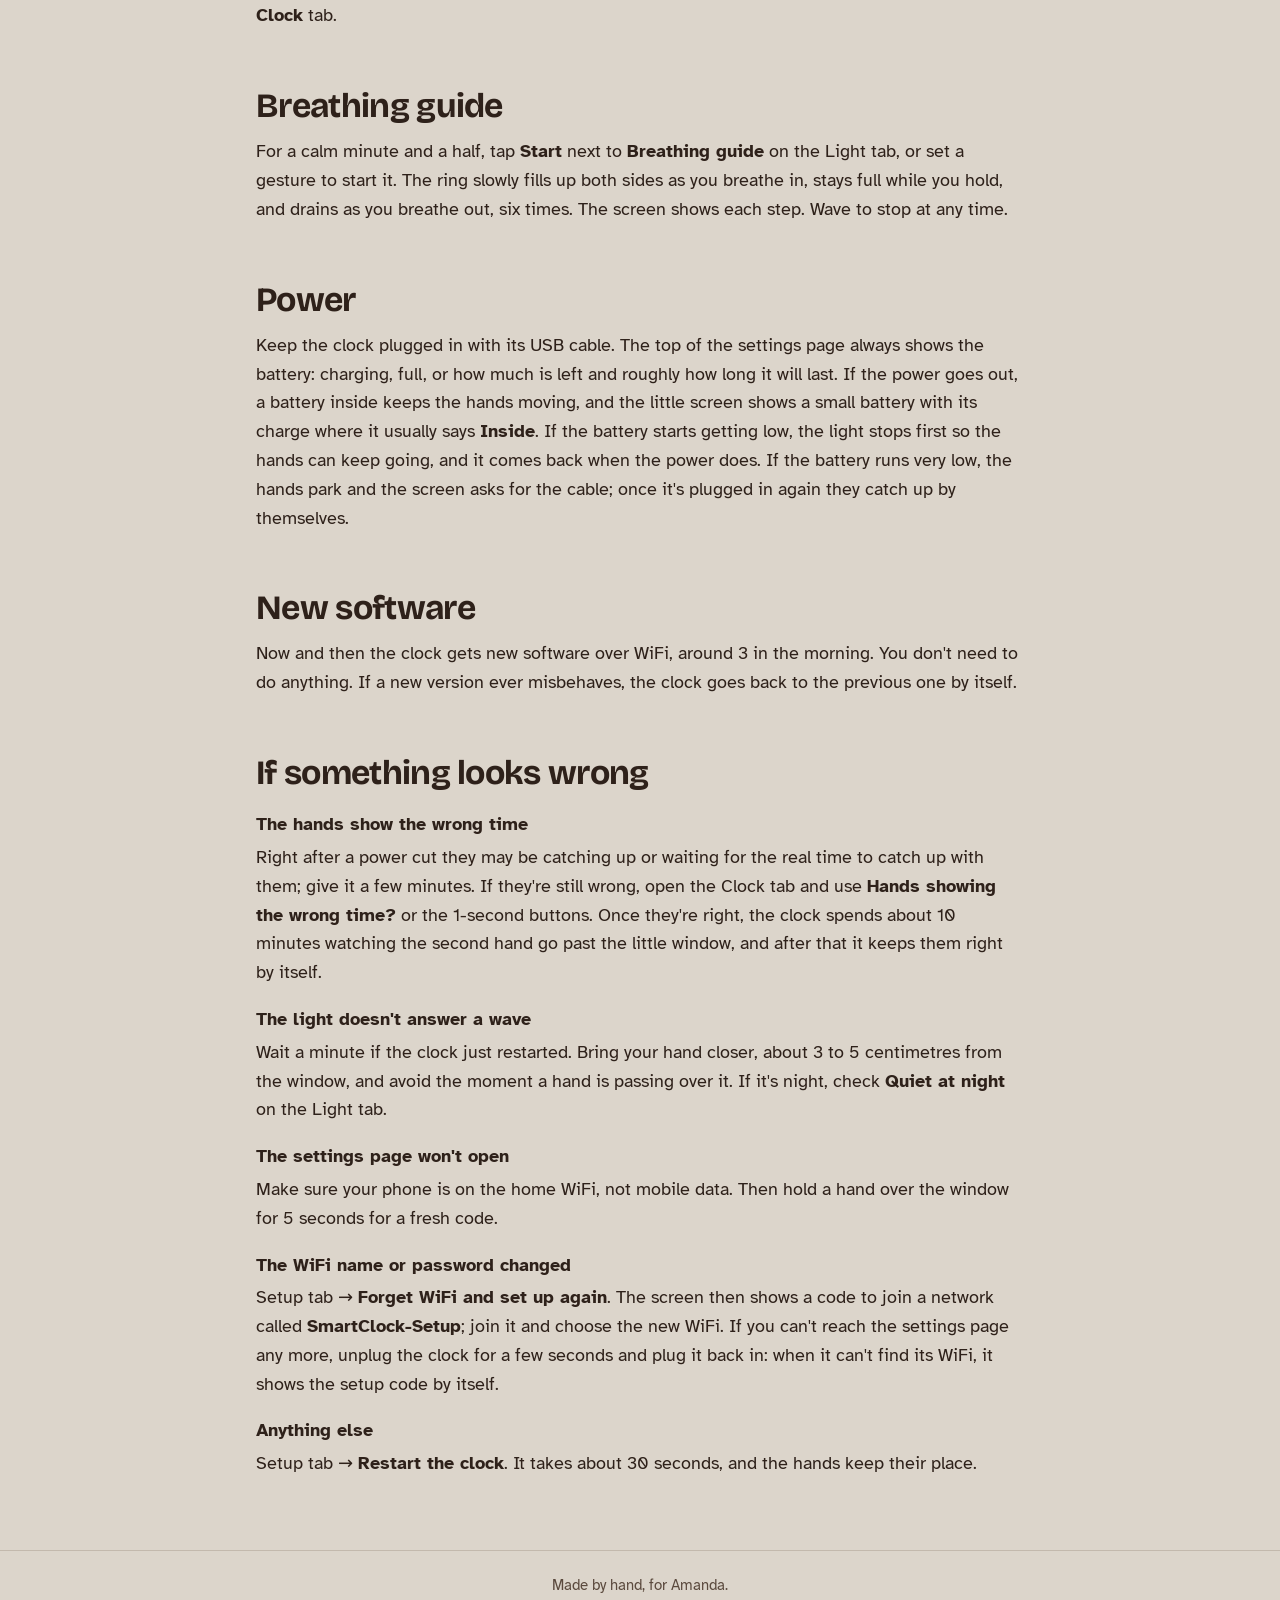
==== commit 683aeed3: "Hands: self-correcting sync from the gesture sensor, stronger coil pins, extra pulse while the secon" ====
--- a/site/guide/index.html
+++ b/site/guide/index.html
@@ -43,7 +43,7 @@
   <h3>Gestures</h3>
   <p>Shows the last thing the clock saw, so you can practise. Tap a gesture to change what it does: it can turn the light on or off, change style, change brightness, show the weather, show the settings code, or start the breathing guide.</p>
   <h3>Clock</h3>
-  <p>Your <b>messages</b> (send a heart back, mark them as seen, or clear them) and your <b>reminders</b> (add, turn off or delete). Below those, the hands: what they should say and whether they're on time. If they ever look wrong, use <b>Hands showing the wrong time?</b> and tell it what they show; it works out the rest. Then the screen settings: °F or °C, the rain warning, and your zip code for the weather.</p>
+  <p>Your <b>messages</b> (send a heart back, mark them as seen, or clear them) and your <b>reminders</b> (add, turn off or delete). Below those, the hands: what they should say and whether they're on time. If they ever look wrong, use <b>Hands showing the wrong time?</b> and tell it what they show; it works out the rest. Under <b>Keeping them in sync</b>, the clock uses the little window to watch the second hand go by, and quietly fixes any tiny slip of the hands. Then the screen settings: °F or °C, the rain warning, and your zip code for the weather.</p>
   <h3>Setup</h3>
   <p>Things that were set when the clock was made, plus the clock's software version, a <b>Restart the clock</b> button and the WiFi settings. They're locked so nothing changes by accident. Tap <b>Unlock</b> to change them; they lock again when you leave the tab.</p>
 
@@ -87,7 +87,7 @@
   <h2>If something looks wrong</h2>
   <dl class="fix">
     <dt>The hands show the wrong time</dt>
-    <dd>Right after a power cut they may be catching up or waiting for the real time to catch up with them; give it a few minutes. If they're still wrong, open the Clock tab and use <b>Hands showing the wrong time?</b></dd>
+    <dd>Right after a power cut they may be catching up or waiting for the real time to catch up with them; give it a few minutes. If they're still wrong, open the Clock tab and use <b>Hands showing the wrong time?</b> or the 1-second buttons. Once they're right, the clock spends about 10 minutes watching the second hand go past the little window, and after that it keeps them right by itself.</dd>
     <dt>The light doesn't answer a wave</dt>
     <dd>Wait a minute if the clock just restarted. Bring your hand closer, about 3 to 5 centimetres from the window, and avoid the moment a hand is passing over it. If it's night, check <b>Quiet at night</b> on the Light tab.</dd>
     <dt>The settings page won't open</dt>
